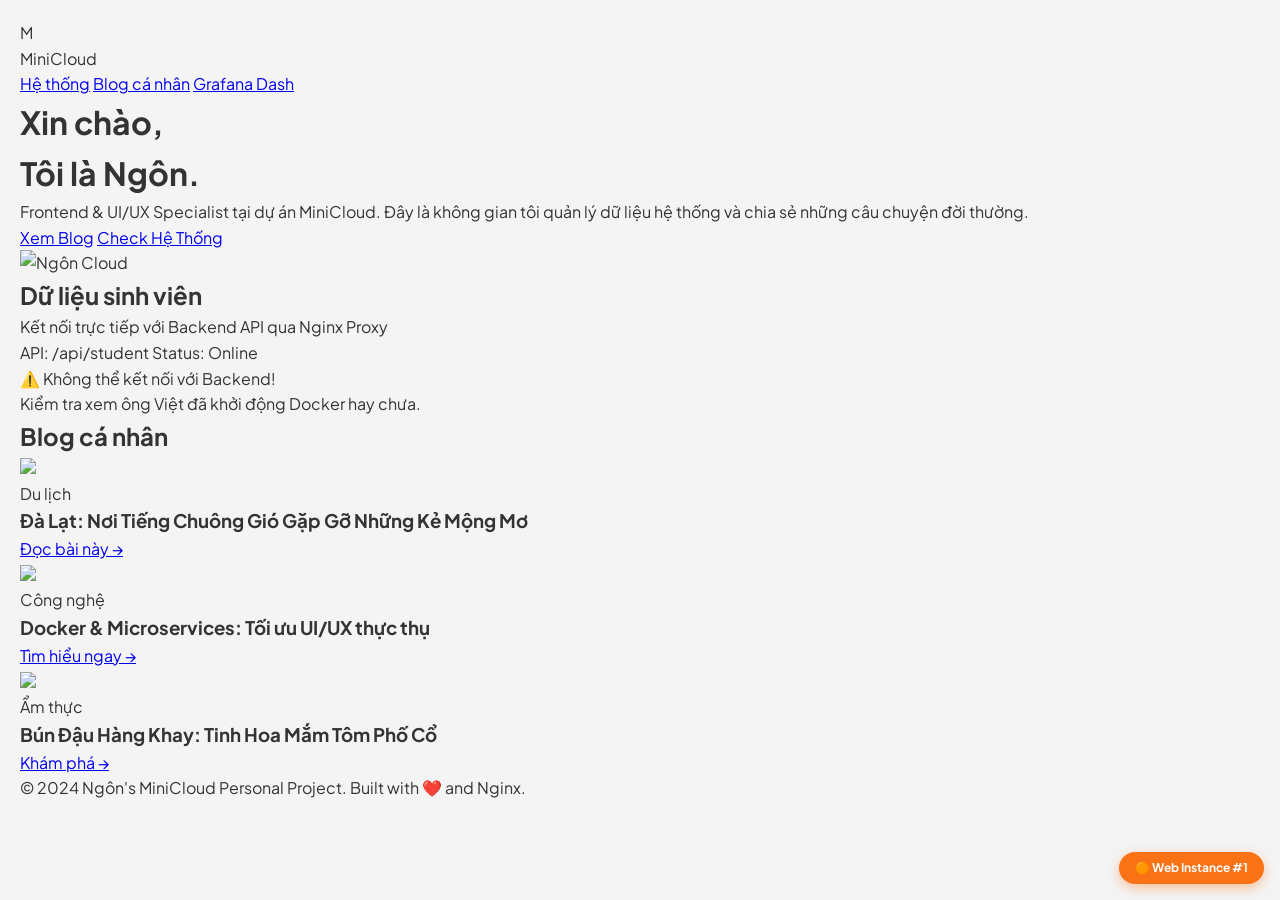
==== MiniCloud/web/html/index.html @ 7534d051 "fix: khoi phuc web tu commit bonbidev Mar23, them badge instance, fix field name API" ====
<!DOCTYPE html>
<html lang="vi">

<head>
    <meta charset="UTF-8">
    <meta name="viewport" content="width=device-width, initial-scale=1.0">
    <title>MiniCloud — Ngôn's Dashboard</title>
    <!-- Tailwind CSS cho giao diện hiện đại -->
    <script src="https://cdn.tailwindcss.com"></script>
    <!-- Google Fonts -->
    <link href="https://fonts.googleapis.com/css2?family=Plus+Jakarta+Sans:wght@300;400;600;700;800&display=swap"
        rel="stylesheet">
    <!-- Style tùy chỉnh nếu ông cần thêm trong assets/css/style.css -->
    <link rel="stylesheet" href="assets/css/style.css">
    <style>
        body {
            font-family: 'Plus Jakarta Sans', sans-serif;
        }

        .glass-card {
            background: rgba(255, 255, 255, 0.8);
            backdrop-filter: blur(10px);
            border: 1px solid rgba(255, 255, 255, 0.2);
        }

        .instance-badge {
            position: fixed;
            bottom: 1rem;
            right: 1rem;
            background: #f97316;
            color: white;
            padding: 0.4rem 1rem;
            border-radius: 9999px;
            font-size: 0.75rem;
            font-weight: 700;
            z-index: 9999;
            box-shadow: 0 4px 12px rgba(249, 115, 22, 0.4);
        }
    </style>
</head>

<body class="bg-slate-50 text-slate-900 antialiased">
    <div class="instance-badge">🟠 Web Instance #1</div>

    <!-- Navigation Bar -->
    <nav class="sticky top-0 z-50 bg-white/80 backdrop-blur-md border-b border-slate-200">
        <div class="max-w-7xl mx-auto px-6 h-16 flex items-center justify-between">
            <div class="flex items-center gap-2">
                <div class="w-8 h-8 bg-orange-500 rounded-lg flex items-center justify-center text-white font-bold">M
                </div>
                <span class="font-extrabold text-xl tracking-tight text-slate-900">MiniCloud</span>
            </div>
            <div class="hidden md:flex items-center gap-6 font-semibold text-sm text-slate-600">
                <a href="#students" class="hover:text-orange-500 transition">Hệ thống</a>
                <a href="#blogs" class="hover:text-orange-500 transition">Blog cá nhân</a>
                <a href="http://localhost:3000" target="_blank"
                    class="bg-slate-900 text-white px-4 py-2 rounded-full hover:bg-slate-700 transition">Grafana
                    Dash</a>
            </div>
        </div>
    </nav>

    <!-- Hero Section -->
    <header class="max-w-7xl mx-auto px-6 py-16 md:py-24 grid md:grid-cols-2 gap-12 items-center">
        <div>
            <h1 class="text-5xl md:text-6xl font-extrabold text-slate-900 leading-[1.1] mb-6">
                Xin chào, <br> Tôi là <span
                    class="text-orange-500 underline decoration-orange-200 decoration-8 underline-offset-4">Ngôn</span>.
            </h1>
            <p class="text-xl text-slate-500 leading-relaxed mb-8">
                Frontend & UI/UX Specialist tại dự án MiniCloud. Đây là không gian tôi quản lý dữ liệu hệ thống và chia
                sẻ những câu chuyện đời thường.
            </p>
            <div class="flex gap-4">
                <a href="#blogs"
                    class="bg-orange-500 text-white px-8 py-3 rounded-xl font-bold hover:bg-orange-600 transition shadow-lg shadow-orange-200">Xem
                    Blog</a>
                <a href="#students"
                    class="bg-white border border-slate-200 px-8 py-3 rounded-xl font-bold hover:bg-slate-50 transition">Check
                    Hệ Thống</a>
            </div>
        </div>
        <div class="relative group">
            <div
                class="absolute inset-0 bg-orange-200 rounded-[2rem] rotate-3 group-hover:rotate-6 transition duration-500">
            </div>
            <!-- Ông bỏ ảnh cá nhân vào assets/img/avatar.jpg rồi đổi src nhé -->
            <img src="https://i.pravatar.cc/500?u=ngon" alt="Ngôn Cloud"
                class="relative z-10 w-full aspect-square object-cover rounded-[2rem] shadow-2xl transition group-hover:-rotate-3 duration-500">
        </div>
    </header>

    <!-- Student System Section -->
    <section id="students" class="bg-slate-900 py-24">
        <div class="max-w-7xl mx-auto px-6">
            <div class="flex flex-col md:flex-row md:items-end justify-between mb-12 gap-4">
                <div>
                    <h2
                        class="text-3xl font-extrabold text-white mb-2 tracking-tight italic decoration-orange-500 decoration-4 underline underline-offset-8">
                        Dữ liệu sinh viên</h2>
                    <p class="text-slate-400">Kết nối trực tiếp với Backend API qua Nginx Proxy</p>
                </div>
                <div class="flex gap-2 text-xs font-mono">
                    <span
                        class="px-3 py-1 bg-green-500/20 text-green-400 rounded-full border border-green-500/30 font-bold">API:
                        /api/student</span>
                    <span
                        class="px-3 py-1 bg-blue-500/20 text-blue-400 rounded-full border border-blue-500/30 font-bold">Status:
                        Online</span>
                </div>
            </div>

            <!-- Student List Grid -->
            <div id="student-list" class="grid grid-cols-1 md:grid-cols-2 lg:grid-cols-4 gap-6">
                <!-- Data will be injected here from main.js or the script below -->
                <div class="col-span-full py-12 text-center text-slate-500 animate-pulse">
                    Đang tải dữ liệu từ server ông Việt...
                </div>
            </div>
        </div>
    </section>

    <!-- Blog Section -->
    <section id="blogs" class="max-w-7xl mx-auto px-6 py-24">
        <div class="text-center mb-16">
            <h2 class="text-4xl font-extrabold text-slate-900 mb-4 tracking-tight">Blog cá nhân</h2>
            <div class="w-20 h-1.5 bg-orange-500 mx-auto rounded-full"></div>
        </div>

        <div class="grid grid-cols-1 md:grid-cols-3 gap-10">
            <!-- Travel Blog -->
            <div class="group cursor-pointer">
                <div class="relative h-[400px] rounded-3xl overflow-hidden mb-6 shadow-xl">
                    <img src="https://images.unsplash.com/photo-1544735716-392fe2489ffa?auto=format&fit=crop&q=80&w=800"
                        class="w-full h-full object-cover transition duration-500 group-hover:scale-110">
                    <div
                        class="absolute inset-0 bg-gradient-to-t from-black/80 via-transparent to-transparent p-8 flex flex-col justify-end">
                        <span
                            class="bg-orange-500 text-white text-[10px] font-bold uppercase tracking-widest px-3 py-1 rounded-full w-fit mb-4">Du
                            lịch</span>
                        <h3 class="text-2xl font-bold text-white mb-2 leading-tight">Đà Lạt: Nơi Tiếng Chuông Gió Gặp Gỡ
                            Những Kẻ Mộng Mơ</h3>
                        <a href="blog/travel.html"
                            class="text-white font-bold flex items-center gap-2 hover:gap-4 transition-all">Đọc bài này
                            <span>→</span></a>
                    </div>
                </div>
            </div>

            <!-- Tech Blog -->
            <div class="group cursor-pointer">
                <div class="relative h-[400px] rounded-3xl overflow-hidden mb-6 shadow-xl">
                    <img src="https://images.unsplash.com/photo-1517694712202-14dd9538aa97?auto=format&fit=crop&q=80&w=800"
                        class="w-full h-full object-cover transition duration-500 group-hover:scale-110">
                    <div
                        class="absolute inset-0 bg-gradient-to-t from-slate-900/90 via-transparent to-transparent p-8 flex flex-col justify-end">
                        <span
                            class="bg-cyan-500 text-white text-[10px] font-bold uppercase tracking-widest px-3 py-1 rounded-full w-fit mb-4">Công
                            nghệ</span>
                        <h3 class="text-2xl font-bold text-white mb-2 leading-tight">Docker & Microservices: Tối ưu
                            UI/UX thực thụ</h3>
                        <a href="blog/tech.html"
                            class="text-white font-bold flex items-center gap-2 hover:gap-4 transition-all">Tìm hiểu
                            ngay <span>→</span></a>
                    </div>
                </div>
            </div>

            <!-- Food Blog -->
            <div class="group cursor-pointer">
                <div class="relative h-[400px] rounded-3xl overflow-hidden mb-6 shadow-xl">
                    <img src="https://images.unsplash.com/photo-1567037144414-0d703908878b?auto=format&fit=crop&q=80&w=800"
                        class="w-full h-full object-cover transition duration-500 group-hover:scale-110">
                    <div
                        class="absolute inset-0 bg-gradient-to-t from-rose-900/80 via-transparent to-transparent p-8 flex flex-col justify-end">
                        <span
                            class="bg-rose-500 text-white text-[10px] font-bold uppercase tracking-widest px-3 py-1 rounded-full w-fit mb-4">Ẩm
                            thực</span>
                        <h3 class="text-2xl font-bold text-white mb-2 leading-tight">Bún Đậu Hàng Khay: Tinh Hoa Mắm Tôm
                            Phố Cổ</h3>
                        <a href="blog/food.html"
                            class="text-white font-bold flex items-center gap-2 hover:gap-4 transition-all">Khám phá
                            <span>→</span></a>
                    </div>
                </div>
            </div>
        </div>
    </section>

    <!-- Footer -->
    <footer class="py-12 border-t border-slate-200 text-center text-sm text-slate-400">
        <p>© 2024 Ngôn's MiniCloud Personal Project. Built with ❤️ and Nginx.</p>
    </footer>

    <!-- Script kết nối API sinh viên (Tương tự assets/js/main.js nhưng tích hợp sẵn) -->
    <script>
        async function loadStudents() {
            try {
                // Gọi API từ Backend của ông Việt qua Proxy Nginx
                const response = await fetch('/api/student');
                const data = await response.json();

                const container = document.getElementById('student-list');
                container.innerHTML = ''; // Xóa trạng thái Loading

                data.forEach(s => {
                    const card = `
                        <div class="bg-white p-6 rounded-[1.5rem] shadow-sm hover:shadow-xl hover:-translate-y-1 transition duration-300 border border-slate-100 flex flex-col justify-between">
                            <div>
                                <div class="w-10 h-10 bg-orange-50 rounded-full flex items-center justify-center text-orange-600 font-bold mb-4">
                                    ${(s.name || s.fullname || '?').charAt(0)}
                                </div>
                                <h4 class="text-lg font-bold text-slate-900 mb-1 leading-tight">${s.name || s.fullname || 'N/A'}</h4>
                                <p class="text-xs font-mono text-slate-400 mb-1">ID: ${s.id || s.student_id || 'N/A'}</p>
                                <p class="text-xs text-slate-400 mb-4">Ngành: ${s.major || 'N/A'}</p>
                            </div>
                            <div class="flex items-center justify-between mt-4 pt-4 border-t border-slate-50">
                                <span class="text-[10px] font-bold text-slate-400 uppercase tracking-widest">Active</span>
                            </div>
                        </div>
                    `;
                    container.innerHTML += card;
                });
            } catch (error) {
                console.error('Lỗi khi lấy dữ liệu:', error);
                document.getElementById('student-list').innerHTML = `
                    <div class="col-span-full py-12 text-center text-rose-500 bg-rose-50 rounded-3xl border border-rose-100">
                        <p class="font-bold">⚠️ Không thể kết nối với Backend!</p>
                        <p class="text-xs">Kiểm tra xem ông Việt đã khởi động Docker hay chưa.</p>
                    </div>
                `;
            }
        }

        // Tự động chạy khi load trang
        document.addEventListener('DOMContentLoaded', loadStudents);
    </script>
</body>

</html>
---- MiniCloud/web/html/assets/css/style.css ----
/* Một mẩu CSS Reset cơ bản */
* {
    margin: 0;
    padding: 0;
    box-sizing: border-box;
}

body {
    font-family: Arial, sans-serif;
    line-height: 1.6;
    background-color: #f4f4f4;
    color: #333;
    padding: 20px;
}

.container {
    max-width: 800px;
    margin: 0 auto;
    background: #fff;
    padding: 20px;
    border-radius: 5px;
    box-shadow: 0 0 10px rgba(0,0,0,0.1);
}

.box {
    margin-top: 20px;
    padding: 15px;
    background: #e9ecef;
    border-left: 5px solid #007bff;
}

hr {
    margin: 20px 0;
    border: 0;
    border-top: 1px solid #ccc;
}

.error {
    color: #c00;
}

.blog-list {
    margin-left: 1.25rem;
}
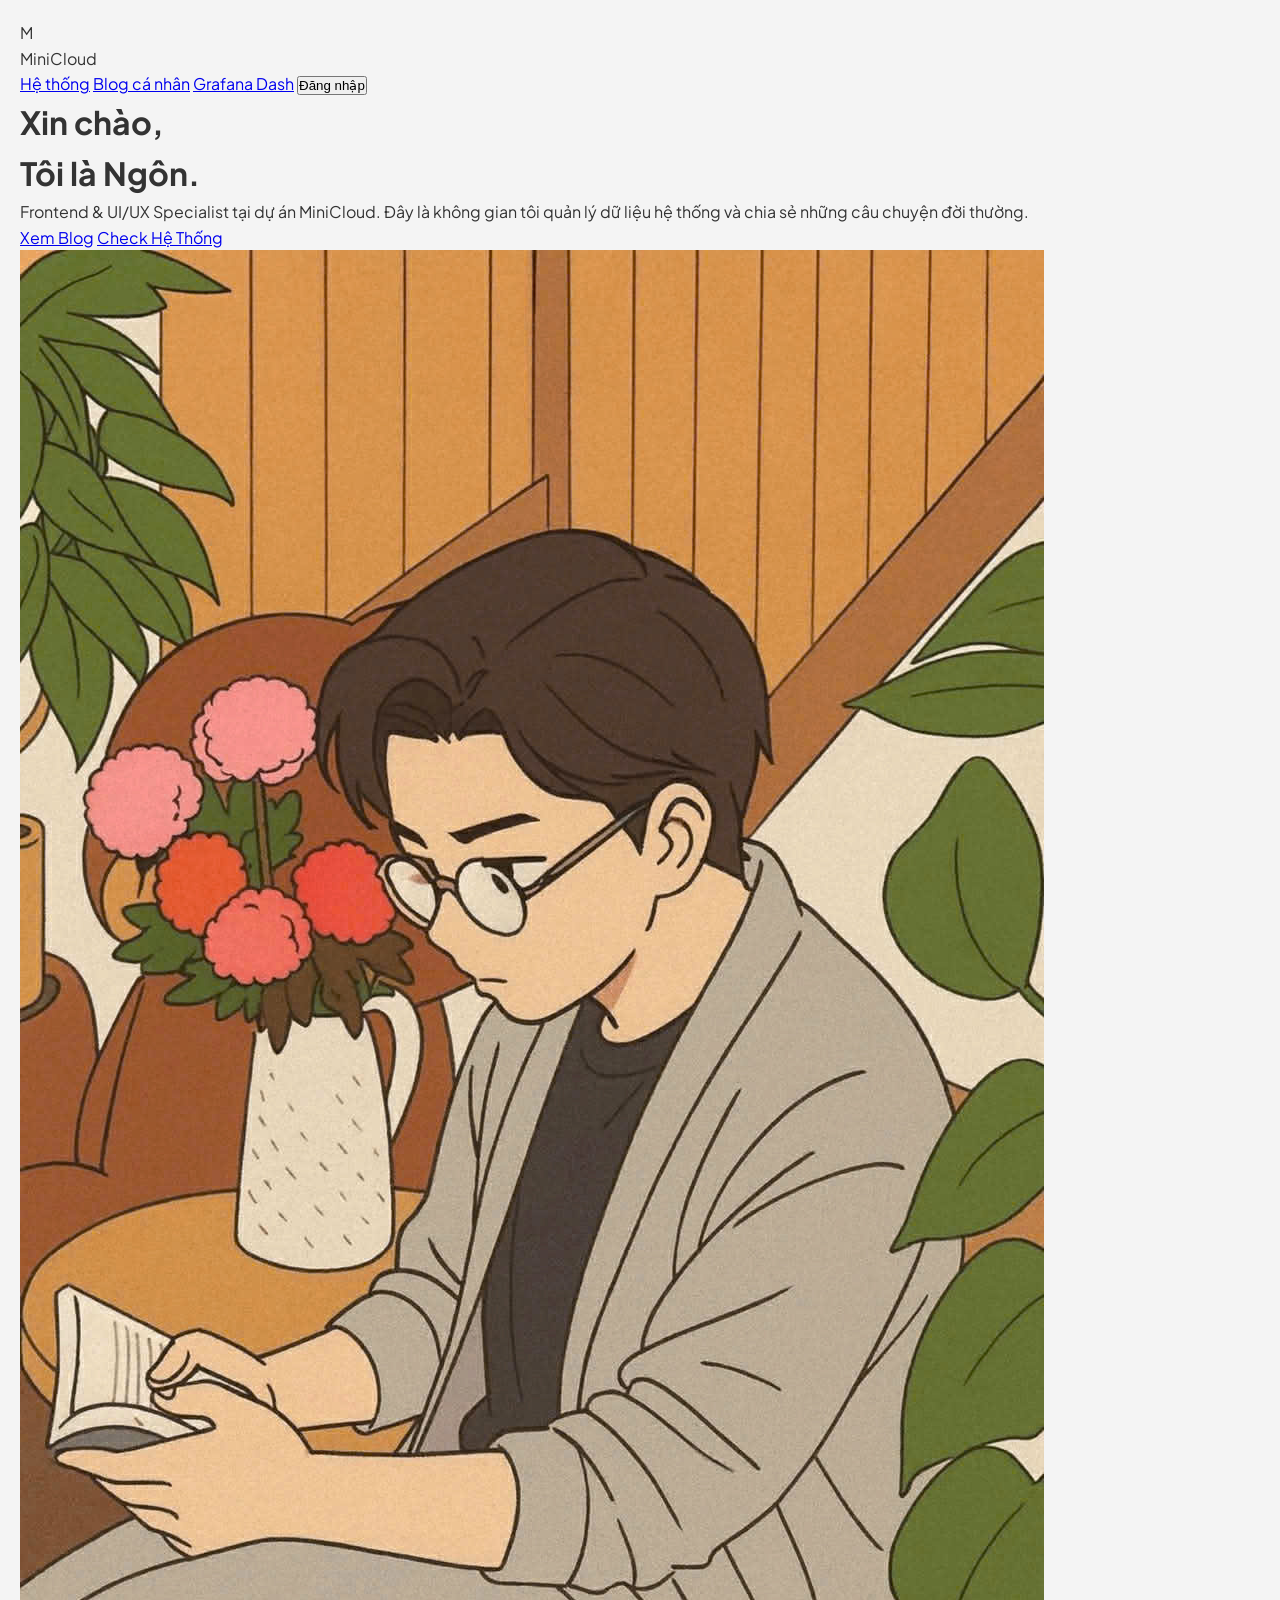
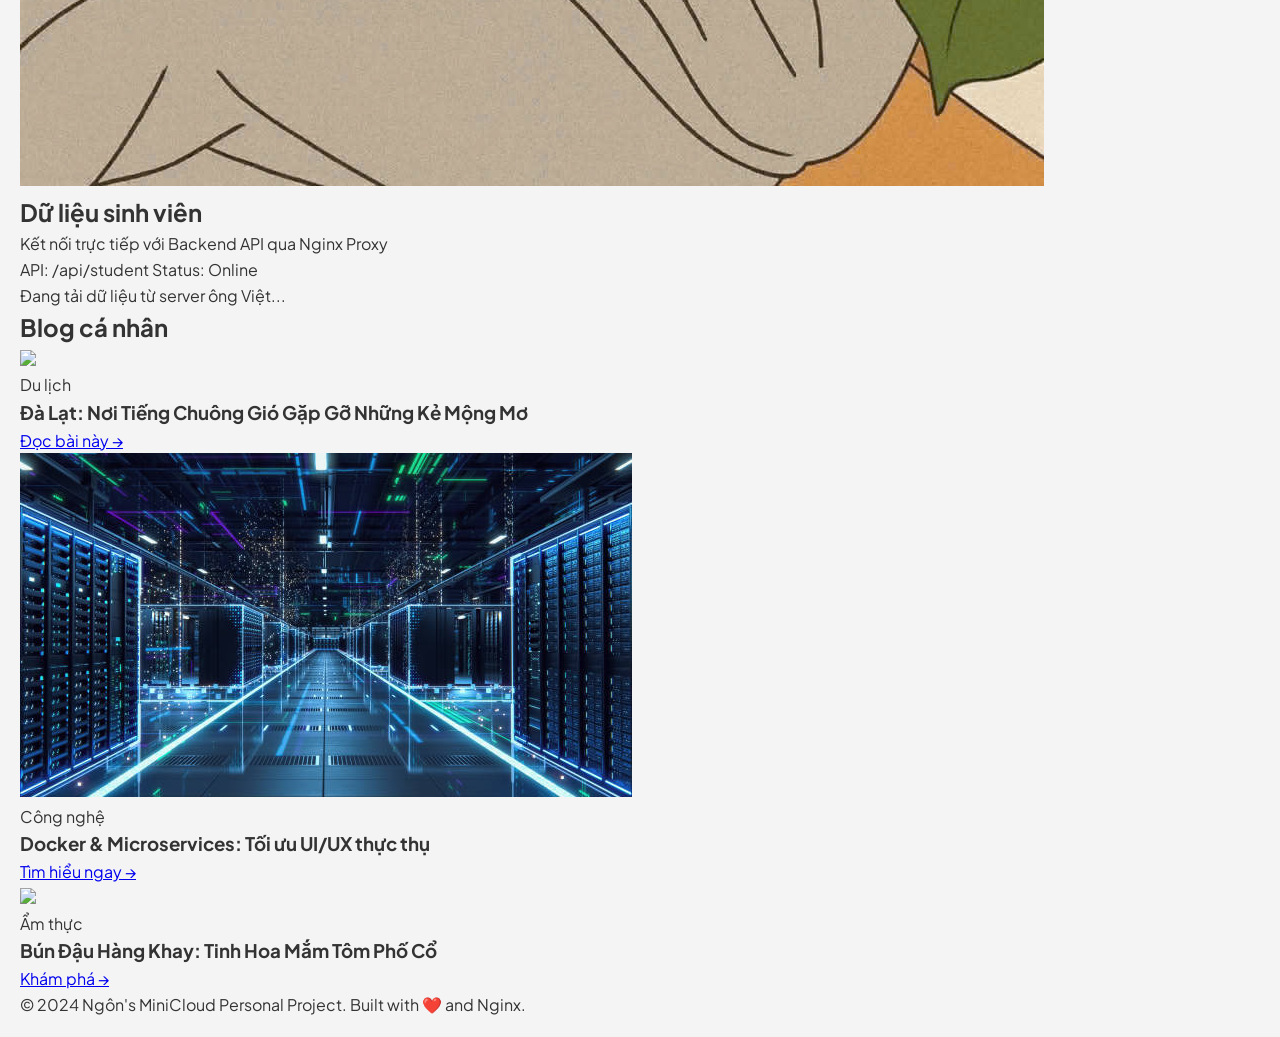
==== commit f2fad940: "fix: public /api/student, fix DB studentdb, them Keycloak check-sso vao index" ====
--- a/MiniCloud/web/html/index.html
+++ b/MiniCloud/web/html/index.html
@@ -1,4 +1,4 @@
-<!DOCTYPE html>
+﻿<!DOCTYPE html>
 <html lang="vi">
 
 <head>
@@ -12,6 +12,8 @@
         rel="stylesheet">
     <!-- Style tùy chỉnh nếu ông cần thêm trong assets/css/style.css -->
     <link rel="stylesheet" href="assets/css/style.css">
+    <!-- Keycloak JS (dùng cho luồng OIDC) -->
+    <script src="https://cdn.jsdelivr.net/npm/keycloak-js@latest/dist/keycloak.min.js"></script>
     <style>
         body {
             font-family: 'Plus Jakarta Sans', sans-serif;
@@ -22,25 +24,10 @@
             backdrop-filter: blur(10px);
             border: 1px solid rgba(255, 255, 255, 0.2);
         }
-
-        .instance-badge {
-            position: fixed;
-            bottom: 1rem;
-            right: 1rem;
-            background: #f97316;
-            color: white;
-            padding: 0.4rem 1rem;
-            border-radius: 9999px;
-            font-size: 0.75rem;
-            font-weight: 700;
-            z-index: 9999;
-            box-shadow: 0 4px 12px rgba(249, 115, 22, 0.4);
-        }
     </style>
 </head>
 
 <body class="bg-slate-50 text-slate-900 antialiased">
-    <div class="instance-badge">🟠 Web Instance #1</div>
 
     <!-- Navigation Bar -->
     <nav class="sticky top-0 z-50 bg-white/80 backdrop-blur-md border-b border-slate-200">
@@ -56,6 +43,10 @@
                 <a href="http://localhost:3000" target="_blank"
                     class="bg-slate-900 text-white px-4 py-2 rounded-full hover:bg-slate-700 transition">Grafana
                     Dash</a>
+                <button id="kc-btn" onclick="kcLogin()"
+                    class="bg-orange-500 text-white px-4 py-2 rounded-full hover:bg-orange-600 transition hidden">Đăng
+                    nhập</button>
+                <span id="kc-user" class="text-green-600 font-bold hidden"></span>
             </div>
         </div>
     </nav>
@@ -85,7 +76,7 @@
                 class="absolute inset-0 bg-orange-200 rounded-[2rem] rotate-3 group-hover:rotate-6 transition duration-500">
             </div>
             <!-- Ông bỏ ảnh cá nhân vào assets/img/avatar.jpg rồi đổi src nhé -->
-            <img src="https://i.pravatar.cc/500?u=ngon" alt="Ngôn Cloud"
+            <img src="assets/img/my-avatar.jpg" alt="Ngôn Cloud"
                 class="relative z-10 w-full aspect-square object-cover rounded-[2rem] shadow-2xl transition group-hover:-rotate-3 duration-500">
         </div>
     </header>
@@ -150,7 +141,7 @@
             <!-- Tech Blog -->
             <div class="group cursor-pointer">
                 <div class="relative h-[400px] rounded-3xl overflow-hidden mb-6 shadow-xl">
-                    <img src="https://images.unsplash.com/photo-1517694712202-14dd9538aa97?auto=format&fit=crop&q=80&w=800"
+                    <img src="assets/img/tech-hero.jpg"
                         class="w-full h-full object-cover transition duration-500 group-hover:scale-110">
                     <div
                         class="absolute inset-0 bg-gradient-to-t from-slate-900/90 via-transparent to-transparent p-8 flex flex-col justify-end">
@@ -169,7 +160,7 @@
             <!-- Food Blog -->
             <div class="group cursor-pointer">
                 <div class="relative h-[400px] rounded-3xl overflow-hidden mb-6 shadow-xl">
-                    <img src="https://images.unsplash.com/photo-1567037144414-0d703908878b?auto=format&fit=crop&q=80&w=800"
+                    <img src="assets/img/bun-dau-mam-tom.jpg"
                         class="w-full h-full object-cover transition duration-500 group-hover:scale-110">
                     <div
                         class="absolute inset-0 bg-gradient-to-t from-rose-900/80 via-transparent to-transparent p-8 flex flex-col justify-end">
@@ -192,47 +183,79 @@
         <p>© 2024 Ngôn's MiniCloud Personal Project. Built with ❤️ and Nginx.</p>
     </footer>
 
-    <!-- Script kết nối API sinh viên (Tương tự assets/js/main.js nhưng tích hợp sẵn) -->
+    <!-- Script kết nối API sinh viên + Keycloak OIDC -->
+    <script src="https://cdn.jsdelivr.net/npm/keycloak-js@latest/dist/keycloak.min.js"></script>
     <script>
+        // ── Keycloak (optional) ──────────────────────────────────────────
+        const kc = new Keycloak({
+            url: 'http://localhost:8088/auth',
+            realm: 'realm_52300267',
+            clientId: 'flask-app'
+        });
+
+        function kcLogin()  { kc.login(); }
+        function kcLogout() { kc.logout({ redirectUri: window.location.href }); }
+
+        kc.init({ onLoad: 'check-sso', checkLoginIframe: false })
+            .then(authenticated => {
+                const btn  = document.getElementById('kc-btn');
+                const user = document.getElementById('kc-user');
+                if (btn) {
+                    btn.classList.remove('hidden');
+                    if (authenticated) {
+                        btn.textContent = 'Đăng xuất';
+                        btn.onclick = kcLogout;
+                        if (user) {
+                            user.textContent = '👤 ' + (kc.tokenParsed?.preferred_username || 'User');
+                            user.classList.remove('hidden');
+                        }
+                    }
+                }
+            })
+            .catch(() => { /* Keycloak chưa cấu hình — bỏ qua */ });
+
+        // ── Load danh sách sinh viên (public API) ────────────────────────
         async function loadStudents() {
+            const container = document.getElementById('student-list');
             try {
-                // Gọi API từ Backend của ông Việt qua Proxy Nginx
                 const response = await fetch('/api/student');
                 const data = await response.json();
 
-                const container = document.getElementById('student-list');
-                container.innerHTML = ''; // Xóa trạng thái Loading
+                container.innerHTML = '';
+
+                if (!Array.isArray(data) || data.length === 0) {
+                    container.innerHTML = '<div class="col-span-full py-12 text-center text-slate-500 italic">Danh sách sinh viên đang trống.</div>';
+                    return;
+                }
 
                 data.forEach(s => {
-                    const card = `
+                    const name = s.name || s.fullname || 'N/A';
+                    const id   = s.id   || s.student_id || 'N/A';
+                    container.innerHTML += `
                         <div class="bg-white p-6 rounded-[1.5rem] shadow-sm hover:shadow-xl hover:-translate-y-1 transition duration-300 border border-slate-100 flex flex-col justify-between">
                             <div>
                                 <div class="w-10 h-10 bg-orange-50 rounded-full flex items-center justify-center text-orange-600 font-bold mb-4">
-                                    ${(s.name || s.fullname || '?').charAt(0)}
+                                    ${name.charAt(0)}
                                 </div>
-                                <h4 class="text-lg font-bold text-slate-900 mb-1 leading-tight">${s.name || s.fullname || 'N/A'}</h4>
-                                <p class="text-xs font-mono text-slate-400 mb-1">ID: ${s.id || s.student_id || 'N/A'}</p>
+                                <h4 class="text-lg font-bold text-slate-900 mb-1 leading-tight">${name}</h4>
+                                <p class="text-xs font-mono text-slate-400 mb-1">ID: ${id}</p>
                                 <p class="text-xs text-slate-400 mb-4">Ngành: ${s.major || 'N/A'}</p>
                             </div>
-                            <div class="flex items-center justify-between mt-4 pt-4 border-t border-slate-50">
-                                <span class="text-[10px] font-bold text-slate-400 uppercase tracking-widest">Active</span>
+                            <div class="flex items-center mt-4 pt-4 border-t border-slate-50">
+                                <span class="text-[10px] font-bold text-green-500 uppercase tracking-widest">Active</span>
                             </div>
-                        </div>
-                    `;
-                    container.innerHTML += card;
+                        </div>`;
                 });
             } catch (error) {
                 console.error('Lỗi khi lấy dữ liệu:', error);
-                document.getElementById('student-list').innerHTML = `
+                container.innerHTML = `
                     <div class="col-span-full py-12 text-center text-rose-500 bg-rose-50 rounded-3xl border border-rose-100">
                         <p class="font-bold">⚠️ Không thể kết nối với Backend!</p>
-                        <p class="text-xs">Kiểm tra xem ông Việt đã khởi động Docker hay chưa.</p>
-                    </div>
-                `;
+                        <p class="text-xs mt-2">Kiểm tra Docker đã chạy chưa.</p>
+                    </div>`;
             }
         }
 
-        // Tự động chạy khi load trang
         document.addEventListener('DOMContentLoaded', loadStudents);
     </script>
 </body>
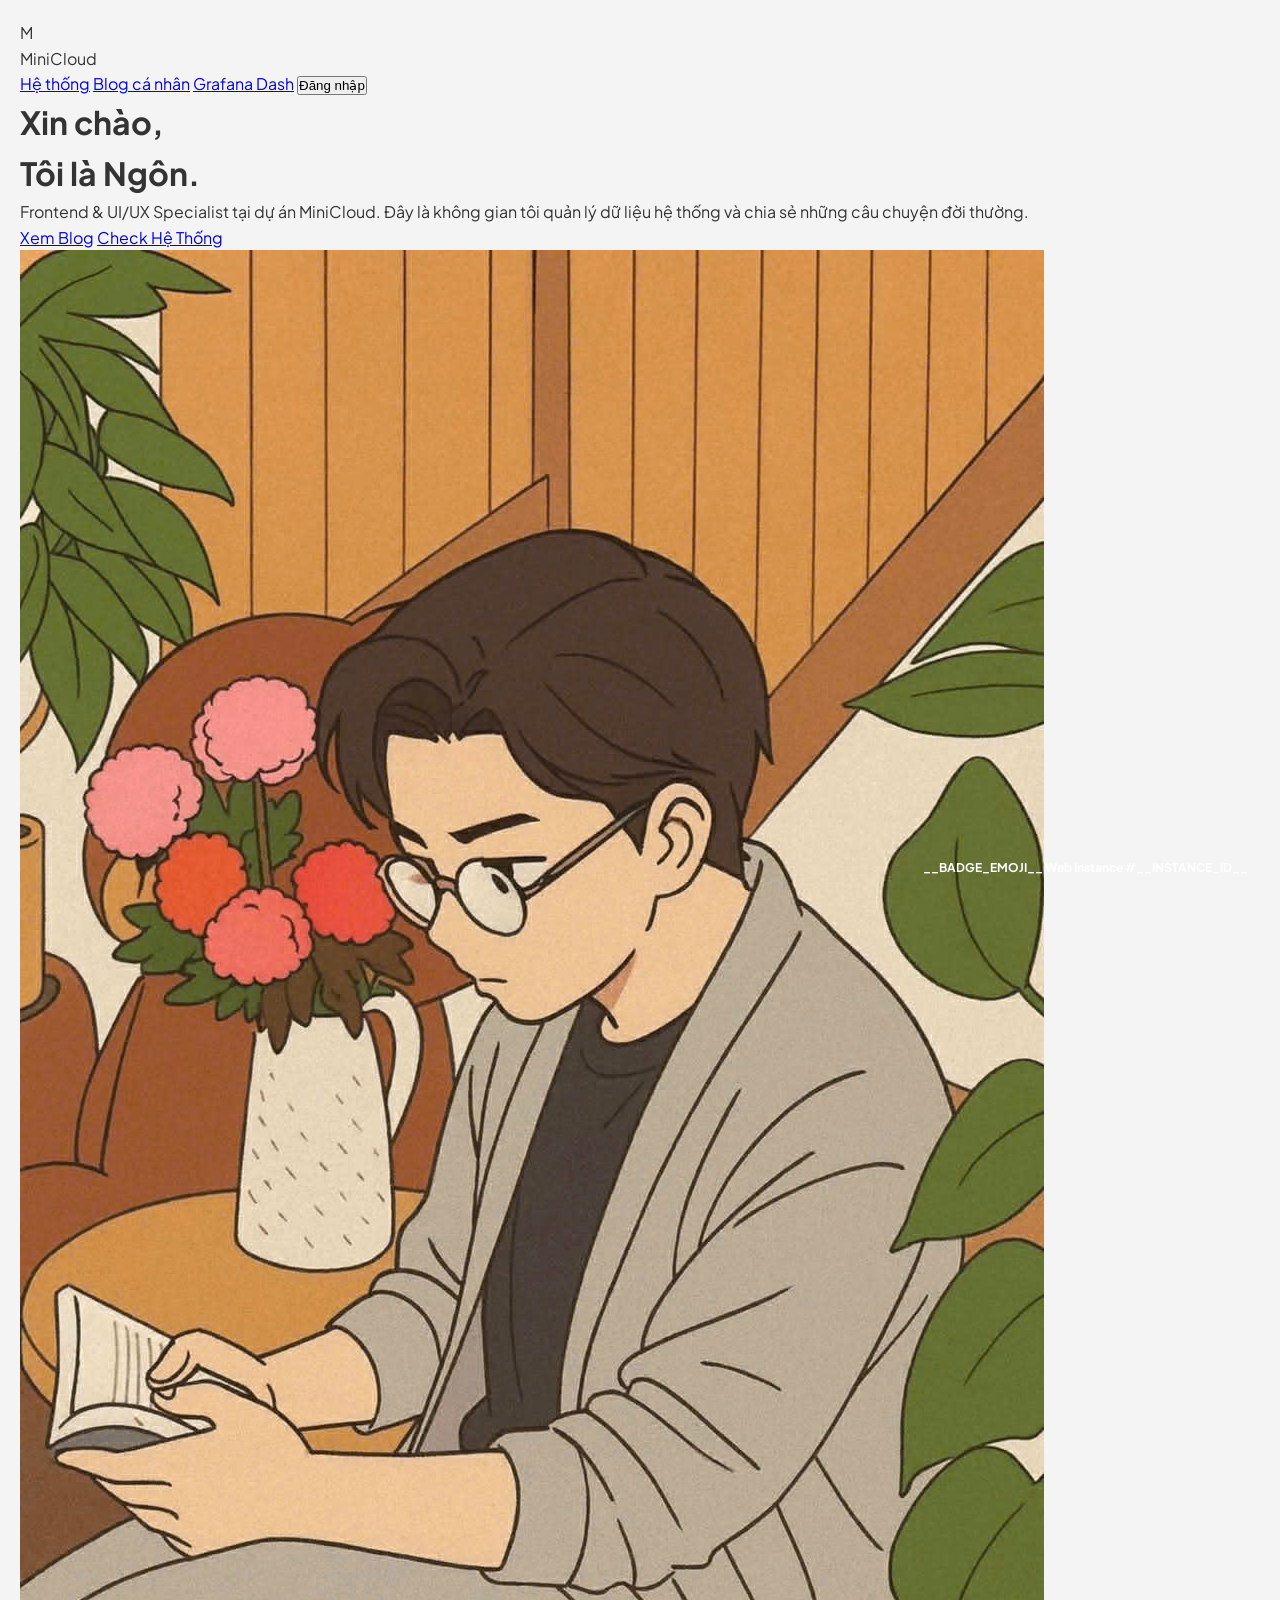
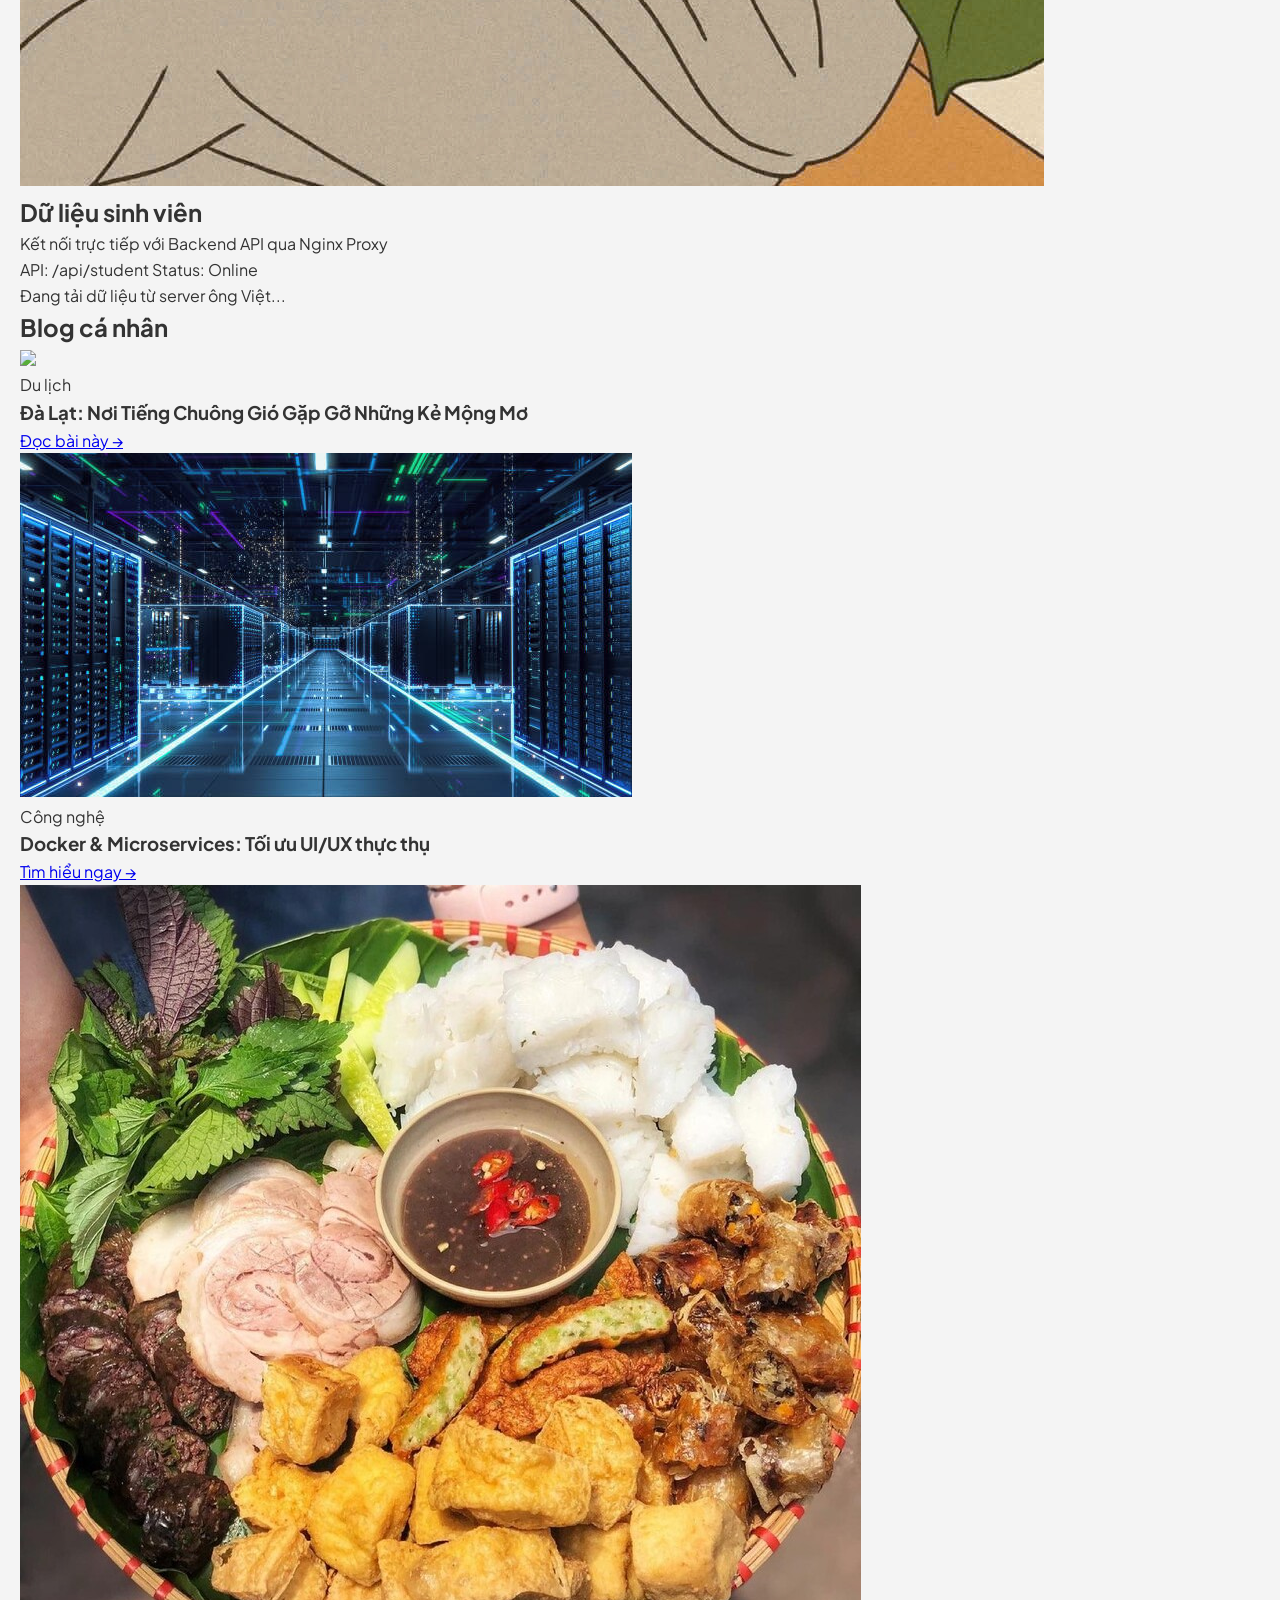
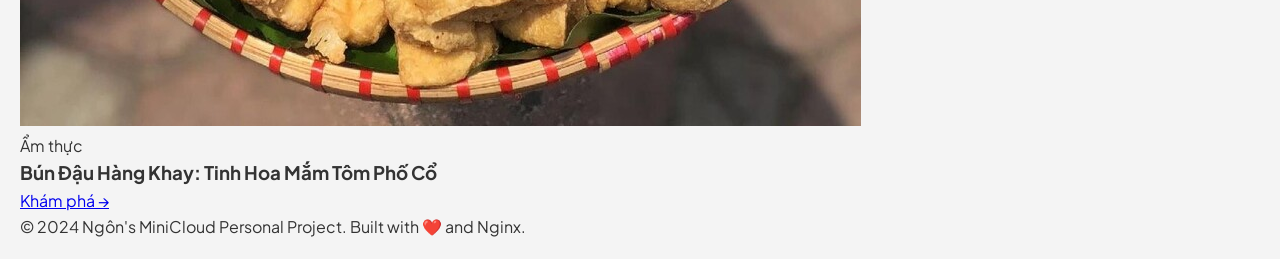
==== commit 7a69c027: "refactor: 1 image web duy nhat, phan biet instance qua INSTANCE_ID env var" ====
--- a/MiniCloud/web/html/index.html
+++ b/MiniCloud/web/html/index.html
@@ -12,8 +12,6 @@
         rel="stylesheet">
     <!-- Style tùy chỉnh nếu ông cần thêm trong assets/css/style.css -->
     <link rel="stylesheet" href="assets/css/style.css">
-    <!-- Keycloak JS (dùng cho luồng OIDC) -->
-    <script src="https://cdn.jsdelivr.net/npm/keycloak-js@latest/dist/keycloak.min.js"></script>
     <style>
         body {
             font-family: 'Plus Jakarta Sans', sans-serif;
@@ -28,6 +26,7 @@
 </head>
 
 <body class="bg-slate-50 text-slate-900 antialiased">
+<div id="instance-badge" style="position:fixed;bottom:1rem;right:1rem;background:__BADGE_COLOR__;color:white;padding:0.4rem 1rem;border-radius:9999px;font-size:0.75rem;font-weight:700;z-index:9999;box-shadow:0 4px 12px __BADGE_SHADOW__;">__BADGE_EMOJI__ Web Instance #__INSTANCE_ID__</div>
 
     <!-- Navigation Bar -->
     <nav class="sticky top-0 z-50 bg-white/80 backdrop-blur-md border-b border-slate-200">
@@ -186,71 +185,82 @@
     <!-- Script kết nối API sinh viên + Keycloak OIDC -->
     <script src="https://cdn.jsdelivr.net/npm/keycloak-js@latest/dist/keycloak.min.js"></script>
     <script>
-        // ── Keycloak (optional) ──────────────────────────────────────────
-        const kc = new Keycloak({
-            url: 'http://localhost:8088/auth',
-            realm: 'realm_52300267',
-            clientId: 'flask-app'
-        });
-
-        function kcLogin()  { kc.login(); }
+        // ── Keycloak ─────────────────────────────────────────────────────
+        const kc = new Keycloak({ url: 'http://localhost:8088/auth', realm: 'realm_52300267', clientId: 'flask-app' });
         function kcLogout() { kc.logout({ redirectUri: window.location.href }); }
 
-        kc.init({ onLoad: 'check-sso', checkLoginIframe: false })
+        kc.init({ onLoad: 'login-required', checkLoginIframe: false })
             .then(authenticated => {
-                const btn  = document.getElementById('kc-btn');
-                const user = document.getElementById('kc-user');
-                if (btn) {
-                    btn.classList.remove('hidden');
-                    if (authenticated) {
-                        btn.textContent = 'Đăng xuất';
-                        btn.onclick = kcLogout;
-                        if (user) {
-                            user.textContent = '👤 ' + (kc.tokenParsed?.preferred_username || 'User');
-                            user.classList.remove('hidden');
-                        }
-                    }
+                if (authenticated) {
+                    const user = document.getElementById('kc-user');
+                    const btn  = document.getElementById('kc-btn');
+                    if (user) { user.textContent = '👤 ' + (kc.tokenParsed?.preferred_username || 'User'); user.classList.remove('hidden'); }
+                    if (btn)  { btn.textContent = 'Đăng xuất'; btn.onclick = kcLogout; btn.classList.remove('hidden'); }
+                    loadStudents();
                 }
             })
-            .catch(() => { /* Keycloak chưa cấu hình — bỏ qua */ });
-
-        // ── Load danh sách sinh viên (public API) ────────────────────────
+            .catch(() => { loadStudents(); });
+
+        // ── Avatar helpers ───────────────────────────────────────────────
+        const AVATARS = [
+            'https://i.pravatar.cc/150?img=47',
+            'https://i.pravatar.cc/150?img=32',
+            'https://i.pravatar.cc/150?img=12',
+        ];
+        const ROLES = {
+            '52300232': { role: 'Frontend & UI/UX', icon: '🎨', color: 'from-orange-400 to-pink-500',   avatar: AVATARS[0] },
+            '52300299': { role: 'Cloud Infrastructure', icon: '☁️', color: 'from-sky-400 to-indigo-500', avatar: AVATARS[1] },
+            '52300267': { role: 'Backend & DevOps',  icon: '⚙️', color: 'from-emerald-400 to-teal-600', avatar: AVATARS[2] },
+        };
+
+        // ── Load sinh viên ───────────────────────────────────────────────
         async function loadStudents() {
             const container = document.getElementById('student-list');
             try {
-                const response = await fetch('/api/student');
-                const data = await response.json();
-
-                container.innerHTML = '';
-
+                const res  = await fetch('/api/student');
+                const data = await res.json();
                 if (!Array.isArray(data) || data.length === 0) {
-                    container.innerHTML = '<div class="col-span-full py-12 text-center text-slate-500 italic">Danh sách sinh viên đang trống.</div>';
+                    container.innerHTML = '<div class="col-span-full text-center text-slate-400 py-10 italic">Danh sách trống.</div>';
                     return;
                 }
-
-                data.forEach(s => {
-                    const name = s.name || s.fullname || 'N/A';
+                container.innerHTML = data.map((s, i) => {
                     const id   = s.id   || s.student_id || 'N/A';
-                    container.innerHTML += `
-                        <div class="bg-white p-6 rounded-[1.5rem] shadow-sm hover:shadow-xl hover:-translate-y-1 transition duration-300 border border-slate-100 flex flex-col justify-between">
-                            <div>
-                                <div class="w-10 h-10 bg-orange-50 rounded-full flex items-center justify-center text-orange-600 font-bold mb-4">
-                                    ${name.charAt(0)}
-                                </div>
-                                <h4 class="text-lg font-bold text-slate-900 mb-1 leading-tight">${name}</h4>
-                                <p class="text-xs font-mono text-slate-400 mb-1">ID: ${id}</p>
-                                <p class="text-xs text-slate-400 mb-4">Ngành: ${s.major || 'N/A'}</p>
+                    const name = s.name || s.fullname   || 'N/A';
+                    const info = ROLES[id] || { role: s.major || 'N/A', icon: '🎓', color: 'from-slate-400 to-slate-600', avatar: `https://i.pravatar.cc/150?img=${i+20}` };
+                    return `
+                    <div class="relative bg-white rounded-[1.5rem] shadow-md hover:shadow-2xl hover:-translate-y-2 transition-all duration-300 border border-slate-100 overflow-hidden group">
+                        <!-- Gradient header -->
+                        <div class="h-24 bg-gradient-to-br ${info.color} relative">
+                            <div class="absolute inset-0 opacity-20" style="background-image:url('https://www.transparenttextures.com/patterns/cubes.png')"></div>
+                            <span class="absolute top-3 right-3 text-2xl">${info.icon}</span>
+                            <span class="absolute bottom-2 left-4 text-[10px] font-bold text-white/80 uppercase tracking-widest">${info.role}</span>
+                        </div>
+                        <!-- Avatar -->
+                        <div class="flex justify-center -mt-10 mb-3">
+                            <img src="${info.avatar}" alt="${name}"
+                                 class="w-20 h-20 rounded-full border-4 border-white shadow-lg object-cover group-hover:scale-105 transition duration-300">
+                        </div>
+                        <!-- Info -->
+                        <div class="px-5 pb-5 text-center">
+                            <h4 class="text-base font-extrabold text-slate-900 leading-tight mb-1">${name}</h4>
+                            <p class="text-xs font-mono text-slate-400 mb-3">MSSV: ${id}</p>
+                            <div class="flex flex-col gap-1 text-left text-xs text-slate-500 bg-slate-50 rounded-xl p-3">
+                                <div class="flex items-center gap-2"><span class="text-slate-300">📚</span><span>${s.major || info.role}</span></div>
+                                <div class="flex items-center gap-2"><span class="text-slate-300">🏫</span><span>ĐH Tôn Đức Thắng</span></div>
+                                <div class="flex items-center gap-2"><span class="text-slate-300">📅</span><span>Khóa 2023 – 2027</span></div>
                             </div>
-                            <div class="flex items-center mt-4 pt-4 border-t border-slate-50">
+                            <div class="mt-3 flex items-center justify-center gap-1">
+                                <span class="w-2 h-2 rounded-full bg-green-400 animate-pulse"></span>
                                 <span class="text-[10px] font-bold text-green-500 uppercase tracking-widest">Active</span>
                             </div>
-                        </div>`;
-                });
-            } catch (error) {
-                console.error('Lỗi khi lấy dữ liệu:', error);
+                        </div>
+                    </div>`;
+                }).join('');
+            } catch (err) {
+                console.error('Lỗi khi lấy dữ liệu:', err);
                 container.innerHTML = `
                     <div class="col-span-full py-12 text-center text-rose-500 bg-rose-50 rounded-3xl border border-rose-100">
-                        <p class="font-bold">⚠️ Không thể kết nối với Backend!</p>
+                        <p class="font-bold">⚠️ Không thể kết nối Backend!</p>
                         <p class="text-xs mt-2">Kiểm tra Docker đã chạy chưa.</p>
                     </div>`;
             }
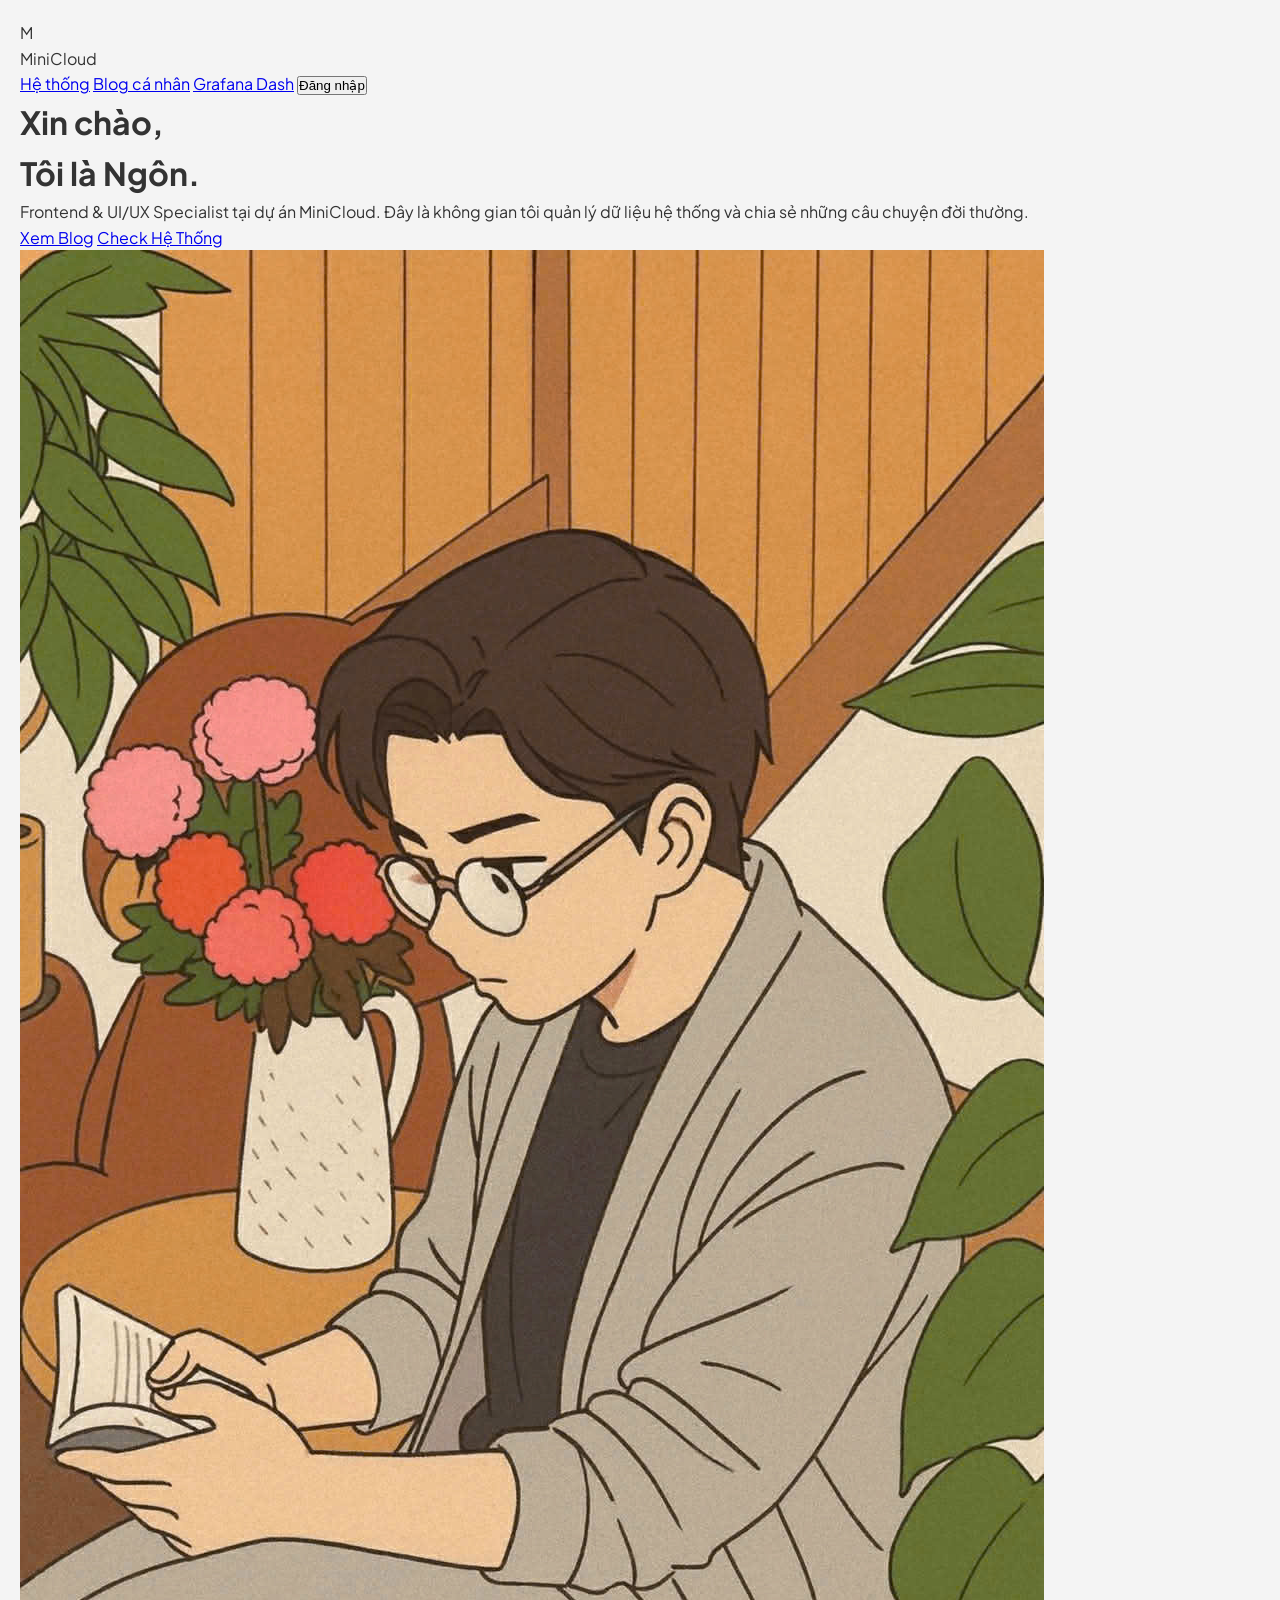
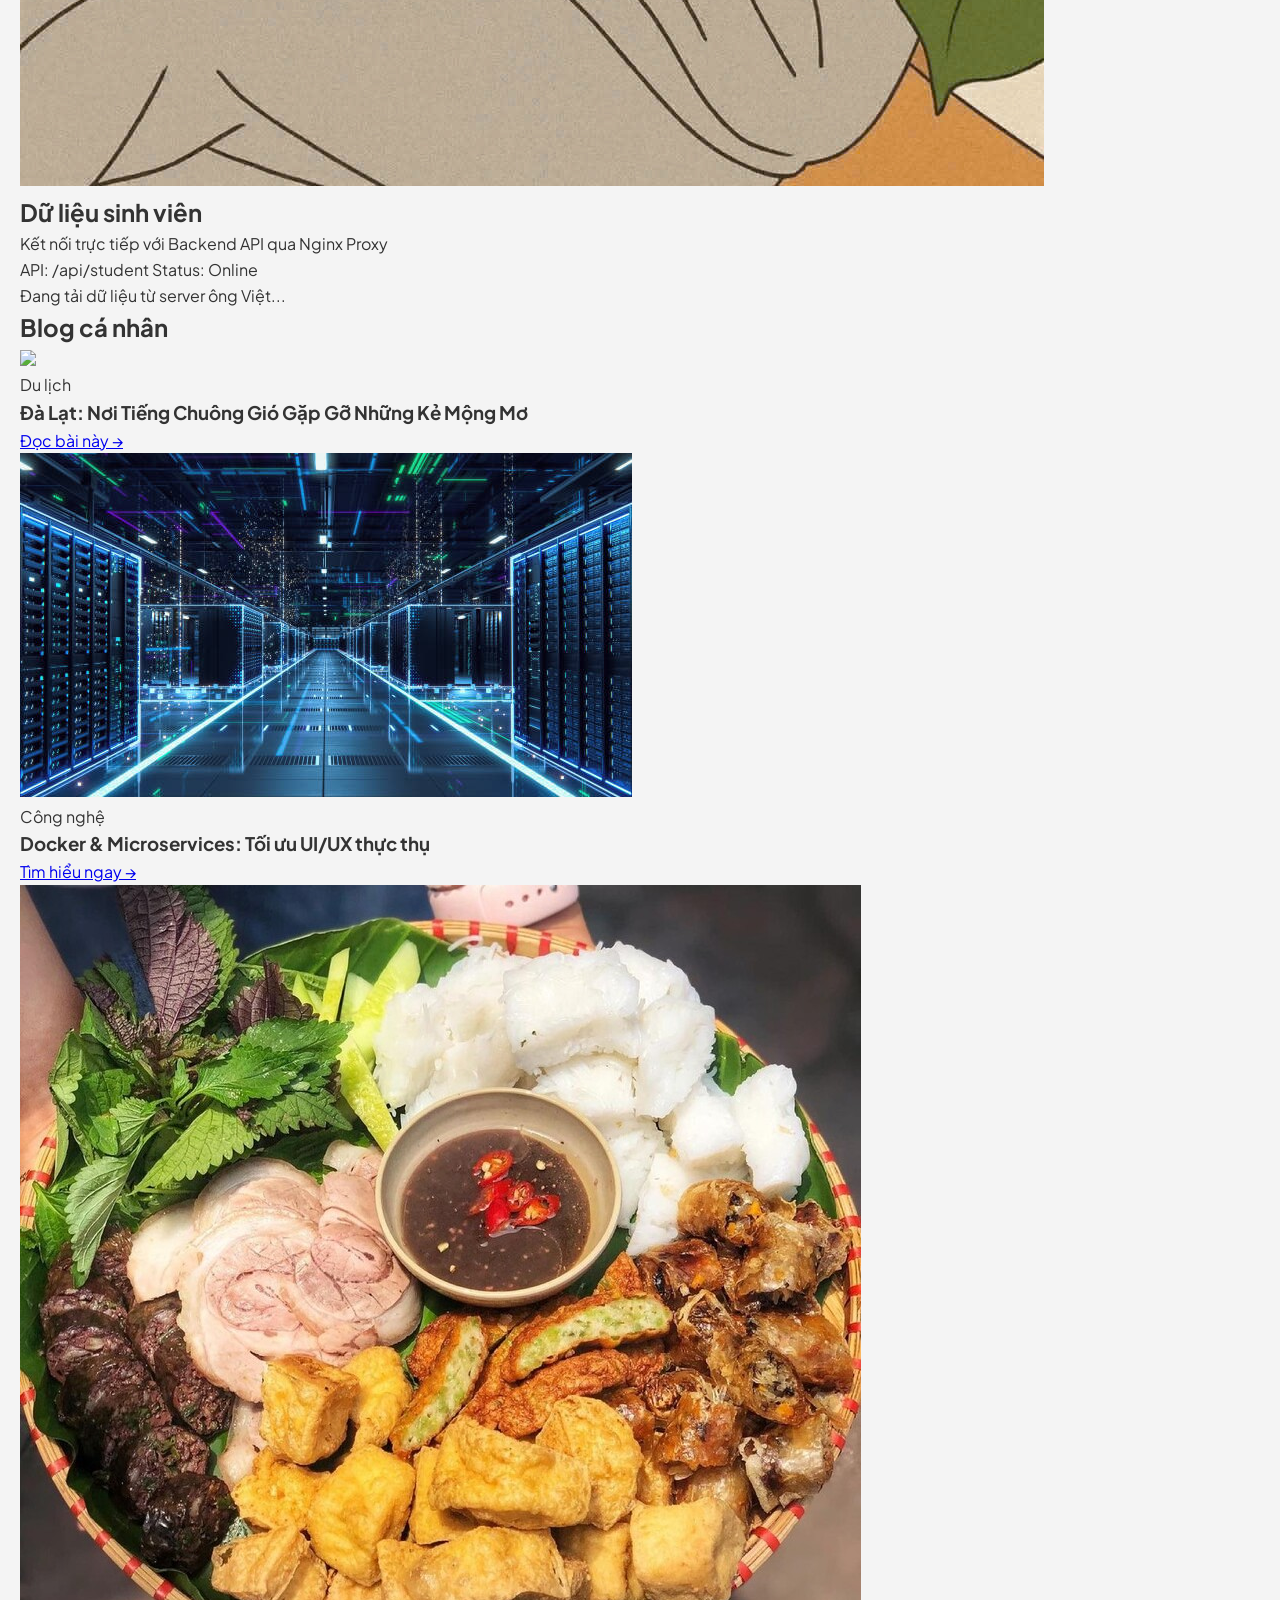
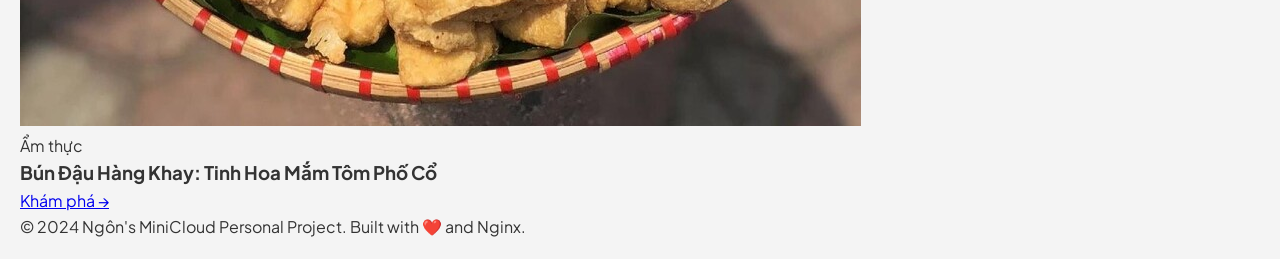
==== commit a8b09d2e: "fix: xoa duplicate HTML, badge dung JS thay vi sed de giu UTF-8" ====
--- a/MiniCloud/web/html/index.html
+++ b/MiniCloud/web/html/index.html
@@ -26,7 +26,6 @@
 </head>
 
 <body class="bg-slate-50 text-slate-900 antialiased">
-<div id="instance-badge" style="position:fixed;bottom:1rem;right:1rem;background:__BADGE_COLOR__;color:white;padding:0.4rem 1rem;border-radius:9999px;font-size:0.75rem;font-weight:700;z-index:9999;box-shadow:0 4px 12px __BADGE_SHADOW__;">__BADGE_EMOJI__ Web Instance #__INSTANCE_ID__</div>
 
     <!-- Navigation Bar -->
     <nav class="sticky top-0 z-50 bg-white/80 backdrop-blur-md border-b border-slate-200">
@@ -193,9 +192,9 @@
             .then(authenticated => {
                 if (authenticated) {
                     const user = document.getElementById('kc-user');
-                    const btn  = document.getElementById('kc-btn');
+                    const btn = document.getElementById('kc-btn');
                     if (user) { user.textContent = '👤 ' + (kc.tokenParsed?.preferred_username || 'User'); user.classList.remove('hidden'); }
-                    if (btn)  { btn.textContent = 'Đăng xuất'; btn.onclick = kcLogout; btn.classList.remove('hidden'); }
+                    if (btn) { btn.textContent = 'Đăng xuất'; btn.onclick = kcLogout; btn.classList.remove('hidden'); }
                     loadStudents();
                 }
             })
@@ -208,25 +207,25 @@
             'https://i.pravatar.cc/150?img=12',
         ];
         const ROLES = {
-            '52300232': { role: 'Frontend & UI/UX', icon: '🎨', color: 'from-orange-400 to-pink-500',   avatar: AVATARS[0] },
+            '52300232': { role: 'Frontend & UI/UX', icon: '🎨', color: 'from-orange-400 to-pink-500', avatar: AVATARS[0] },
             '52300299': { role: 'Cloud Infrastructure', icon: '☁️', color: 'from-sky-400 to-indigo-500', avatar: AVATARS[1] },
-            '52300267': { role: 'Backend & DevOps',  icon: '⚙️', color: 'from-emerald-400 to-teal-600', avatar: AVATARS[2] },
+            '52300267': { role: 'Backend & DevOps', icon: '⚙️', color: 'from-emerald-400 to-teal-600', avatar: AVATARS[2] },
         };
 
         // ── Load sinh viên ───────────────────────────────────────────────
         async function loadStudents() {
             const container = document.getElementById('student-list');
             try {
-                const res  = await fetch('/api/student');
+                const res = await fetch('/api/student');
                 const data = await res.json();
                 if (!Array.isArray(data) || data.length === 0) {
                     container.innerHTML = '<div class="col-span-full text-center text-slate-400 py-10 italic">Danh sách trống.</div>';
                     return;
                 }
                 container.innerHTML = data.map((s, i) => {
-                    const id   = s.id   || s.student_id || 'N/A';
-                    const name = s.name || s.fullname   || 'N/A';
-                    const info = ROLES[id] || { role: s.major || 'N/A', icon: '🎓', color: 'from-slate-400 to-slate-600', avatar: `https://i.pravatar.cc/150?img=${i+20}` };
+                    const id = s.id || s.student_id || 'N/A';
+                    const name = s.name || s.fullname || 'N/A';
+                    const info = ROLES[id] || { role: s.major || 'N/A', icon: '🎓', color: 'from-slate-400 to-slate-600', avatar: `https://i.pravatar.cc/150?img=${i + 20}` };
                     return `
                     <div class="relative bg-white rounded-[1.5rem] shadow-md hover:shadow-2xl hover:-translate-y-2 transition-all duration-300 border border-slate-100 overflow-hidden group">
                         <!-- Gradient header -->
@@ -267,6 +266,18 @@
         }
 
         document.addEventListener('DOMContentLoaded', loadStudents);
+
+        // ── Instance Badge (đọc từ meta tag do entrypoint inject) ────────
+        (function () {
+            const id = document.querySelector('meta[name="instance-id"]')?.content || '1';
+            const cfg = id === '1'
+                ? { color: '#f97316', shadow: 'rgba(249,115,22,0.4)', emoji: '🟠' }
+                : { color: '#6366f1', shadow: 'rgba(99,102,241,0.4)', emoji: '🟣' };
+            const badge = document.createElement('div');
+            badge.textContent = cfg.emoji + ' Web Instance #' + id;
+            badge.style.cssText = `position:fixed;bottom:1rem;right:1rem;background:${cfg.color};color:white;padding:0.4rem 1rem;border-radius:9999px;font-size:0.75rem;font-weight:700;z-index:9999;box-shadow:0 4px 12px ${cfg.shadow};`;
+            document.body.appendChild(badge);
+        })();
     </script>
 </body>
 
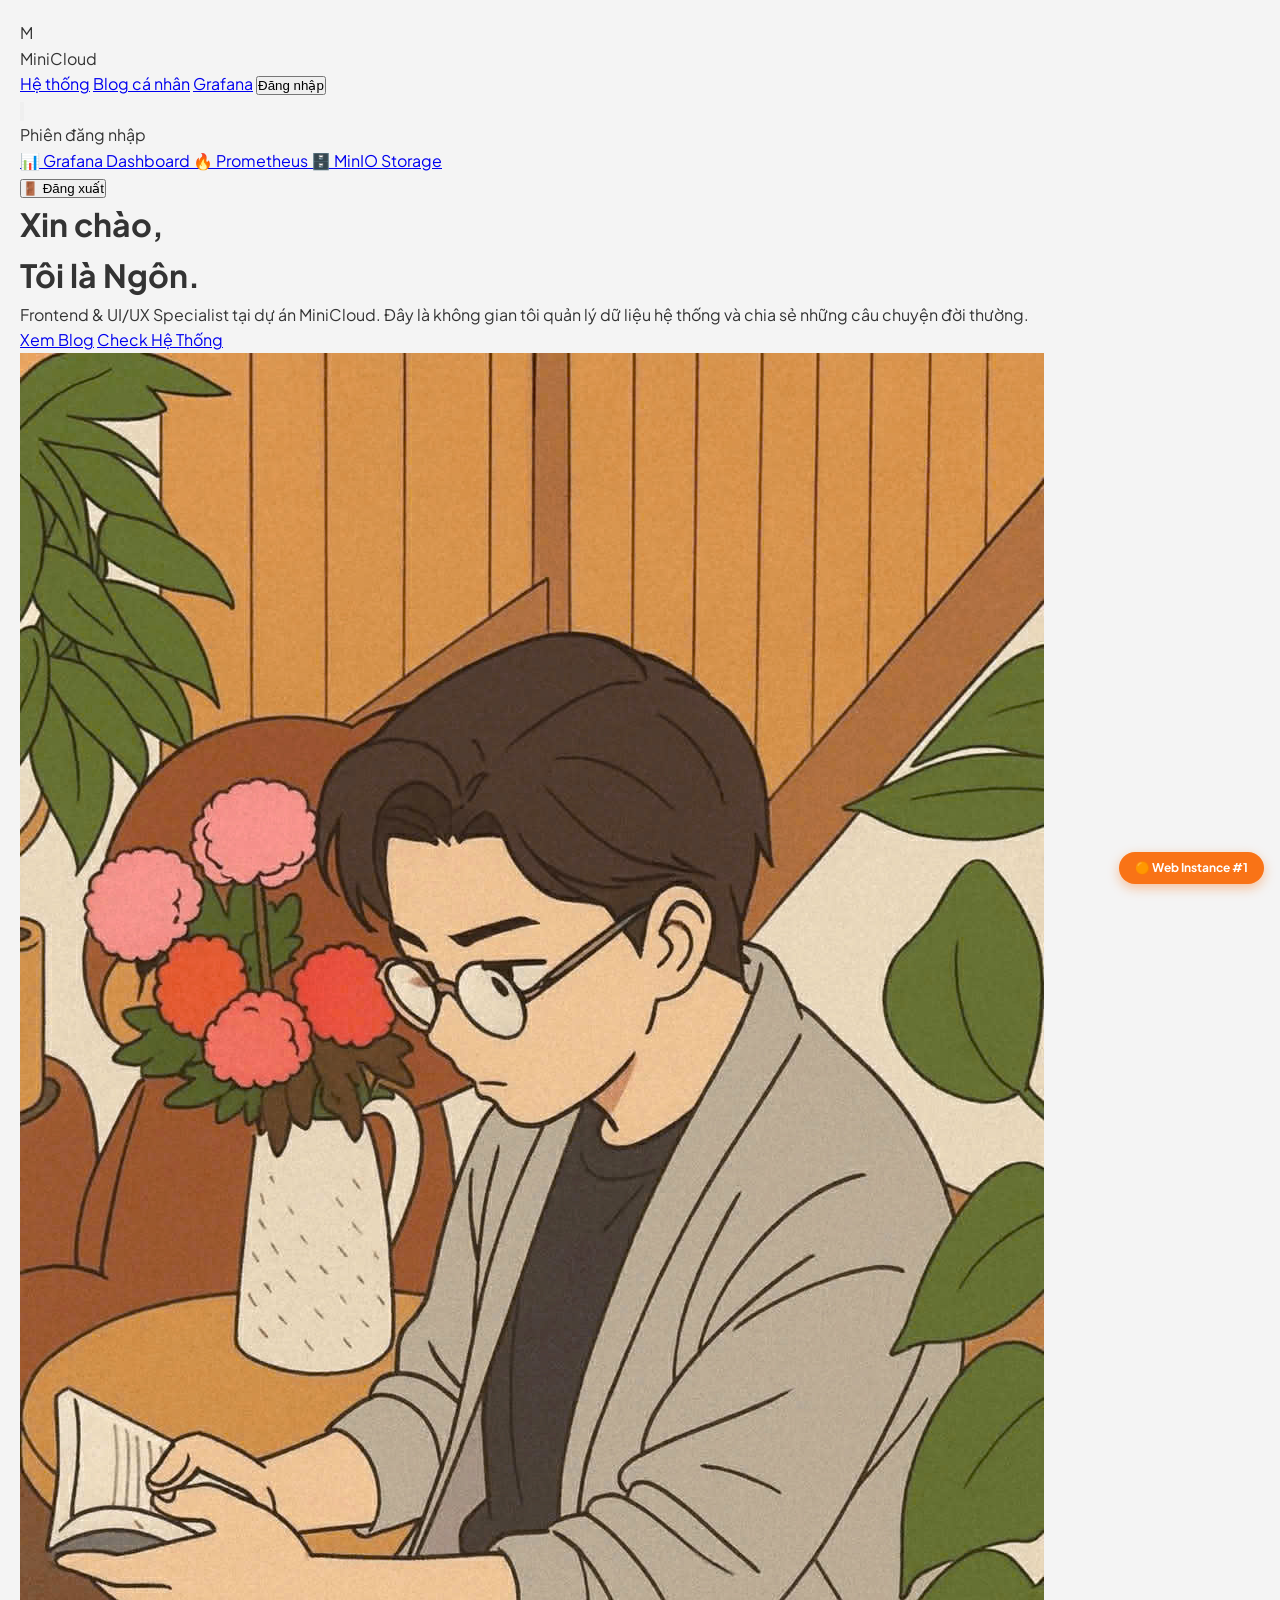
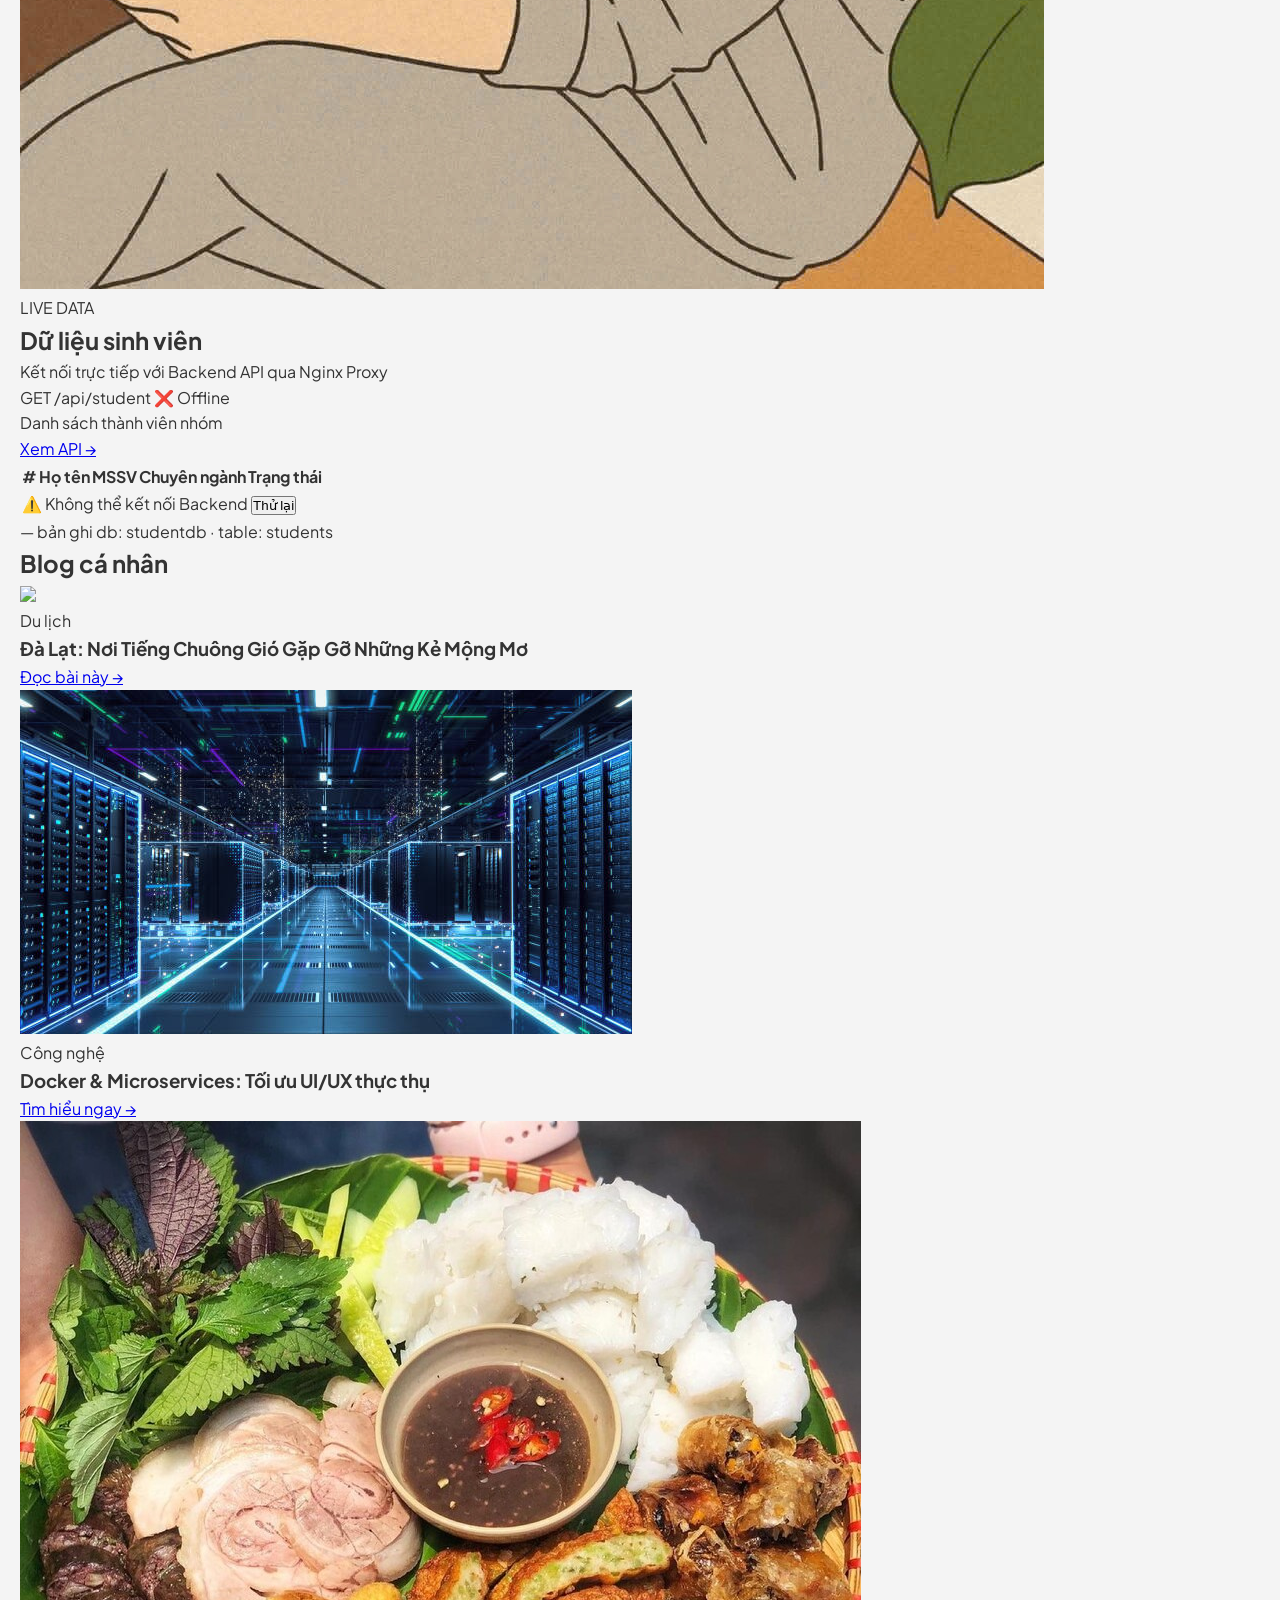
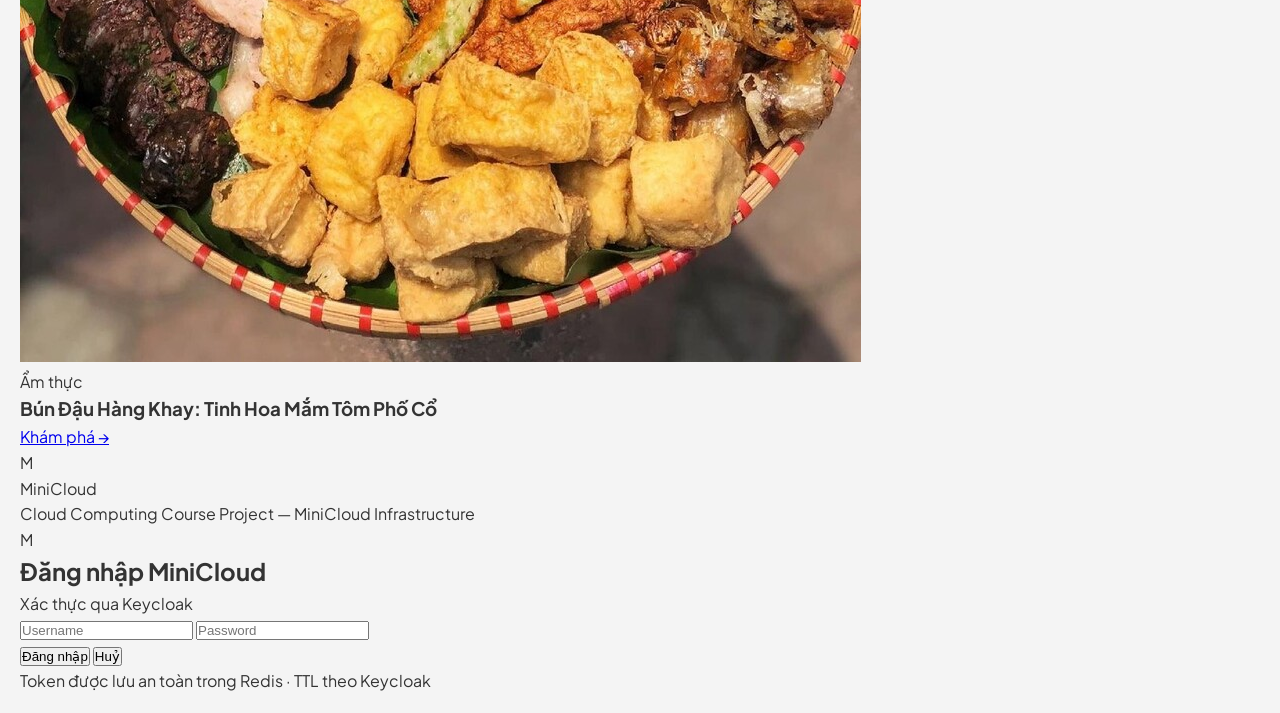
==== commit 174b71b0: "fix: improve 404 page design and push images to DockerHub" ====
--- a/MiniCloud/web/html/index.html
+++ b/MiniCloud/web/html/index.html
@@ -1,4 +1,4 @@
-﻿<!DOCTYPE html>
+<!DOCTYPE html>
 <html lang="vi">
 
 <head>
@@ -35,16 +35,56 @@
                 </div>
                 <span class="font-extrabold text-xl tracking-tight text-slate-900">MiniCloud</span>
             </div>
-            <div class="hidden md:flex items-center gap-6 font-semibold text-sm text-slate-600">
+            <div class="hidden md:flex items-center gap-4 font-semibold text-sm text-slate-600">
                 <a href="#students" class="hover:text-orange-500 transition">Hệ thống</a>
                 <a href="#blogs" class="hover:text-orange-500 transition">Blog cá nhân</a>
-                <a href="http://localhost:3000" target="_blank"
-                    class="bg-slate-900 text-white px-4 py-2 rounded-full hover:bg-slate-700 transition">Grafana
-                    Dash</a>
-                <button id="kc-btn" onclick="kcLogin()"
-                    class="bg-orange-500 text-white px-4 py-2 rounded-full hover:bg-orange-600 transition hidden">Đăng
-                    nhập</button>
-                <span id="kc-user" class="text-green-600 font-bold hidden"></span>
+                <a href="/grafana/" target="_blank"
+                    class="bg-slate-900 text-white px-4 py-2 rounded-full hover:bg-slate-700 transition text-xs">Grafana</a>
+
+                <!-- Chưa đăng nhập -->
+                <button id="kc-btn" onclick="toggleLoginPanel()"
+                    class="bg-orange-500 text-white px-4 py-2 rounded-full hover:bg-orange-600 transition">
+                    Đăng nhập
+                </button>
+
+                <!-- Đã đăng nhập: user dropdown -->
+                <div id="kc-user-menu" class="hidden relative">
+                    <button onclick="toggleUserMenu()"
+                        class="flex items-center gap-2 bg-green-50 border border-green-200 text-green-700 px-4 py-2 rounded-full hover:bg-green-100 transition">
+                        <span class="w-2 h-2 rounded-full bg-green-500 animate-pulse"></span>
+                        <span id="kc-user" class="font-bold text-sm"></span>
+                        <span id="kc-roles" class="text-xs bg-green-200 text-green-800 px-2 py-0.5 rounded-full"></span>
+                        <svg class="w-3 h-3" fill="none" stroke="currentColor" viewBox="0 0 24 24">
+                            <path stroke-linecap="round" stroke-linejoin="round" stroke-width="2" d="M19 9l-7 7-7-7" />
+                        </svg>
+                    </button>
+                    <!-- Dropdown -->
+                    <div id="user-dropdown"
+                        class="hidden absolute right-0 top-12 w-56 bg-white border border-slate-200 rounded-2xl shadow-xl p-2 z-50">
+                        <div class="px-3 py-2 border-b border-slate-100 mb-1">
+                            <p class="text-xs text-slate-400">Phiên đăng nhập</p>
+                            <p id="kc-ttl" class="text-xs font-mono text-orange-500 mt-0.5"></p>
+                        </div>
+                        <a href="/grafana/" target="_blank"
+                            class="flex items-center gap-2 px-3 py-2 text-sm text-slate-600 hover:bg-slate-50 rounded-xl transition">
+                            📊 Grafana Dashboard
+                        </a>
+                        <a href="/prometheus/" target="_blank"
+                            class="flex items-center gap-2 px-3 py-2 text-sm text-slate-600 hover:bg-slate-50 rounded-xl transition">
+                            🔥 Prometheus
+                        </a>
+                        <a href="/minio/" target="_blank"
+                            class="flex items-center gap-2 px-3 py-2 text-sm text-slate-600 hover:bg-slate-50 rounded-xl transition">
+                            🗄️ MinIO Storage
+                        </a>
+                        <div class="border-t border-slate-100 mt-1 pt-1">
+                            <button onclick="doLogout()"
+                                class="w-full flex items-center gap-2 px-3 py-2 text-sm text-red-500 hover:bg-red-50 rounded-xl transition font-semibold">
+                                🚪 Đăng xuất
+                            </button>
+                        </div>
+                    </div>
+                </div>
             </div>
         </div>
     </nav>
@@ -80,199 +120,414 @@
     </header>
 
     <!-- Student System Section -->
-    <section id="students" class="bg-slate-900 py-24">
+    <section id="students" class="bg-slate-900 py-20">
+        <div class="max-w-5xl mx-auto px-6">
+
+            <!-- Section header -->
+            <div class="text-center mb-10">
+                <span
+                    class="inline-block bg-orange-500/20 text-orange-400 border border-orange-500/30 text-xs font-bold px-3 py-1 rounded-full mb-3">LIVE
+                    DATA</span>
+                <h2 class="text-3xl font-extrabold text-white mb-2">Dữ liệu sinh viên</h2>
+                <p class="text-slate-400 text-sm">Kết nối trực tiếp với Backend API qua Nginx Proxy</p>
+                <div class="flex items-center justify-center gap-3 mt-4 text-xs font-mono">
+                    <span
+                        class="px-3 py-1 bg-green-500/20 text-green-400 rounded-full border border-green-500/30 font-bold">GET
+                        /api/student</span>
+                    <span id="apiStatus"
+                        class="px-3 py-1 bg-slate-700 text-slate-400 rounded-full border border-slate-600 font-bold">Đang
+                        tải...</span>
+                </div>
+            </div>
+
+            <!-- Table card -->
+            <div class="bg-white rounded-2xl border border-gray-200 shadow-sm overflow-hidden">
+                <!-- Table header bar -->
+                <div class="px-6 py-4 bg-gray-50 border-b border-gray-100 flex items-center justify-between">
+                    <div class="flex items-center gap-2">
+                        <div class="w-2 h-2 rounded-full bg-green-400 animate-pulse"></div>
+                        <span class="text-sm font-semibold text-gray-600">Danh sách thành viên nhóm</span>
+                    </div>
+                    <a href="/api/student" target="_blank"
+                        class="text-xs text-orange-500 hover:text-orange-600 font-semibold flex items-center gap-1 transition">
+                        Xem API →
+                    </a>
+                </div>
+
+                <!-- Table -->
+                <div class="overflow-x-auto">
+                    <table class="w-full text-sm" id="studentTable">
+                        <thead>
+                            <tr class="border-b border-gray-100">
+                                <th
+                                    class="text-center px-6 py-3 text-gray-400 font-semibold uppercase text-xs tracking-wider w-16">
+                                    #</th>
+                                <th
+                                    class="text-center px-6 py-3 text-gray-400 font-semibold uppercase text-xs tracking-wider">
+                                    Họ tên</th>
+                                <th
+                                    class="text-center px-6 py-3 text-gray-400 font-semibold uppercase text-xs tracking-wider">
+                                    MSSV</th>
+                                <th
+                                    class="text-center px-6 py-3 text-gray-400 font-semibold uppercase text-xs tracking-wider">
+                                    Chuyên ngành</th>
+                                <th
+                                    class="text-center px-6 py-3 text-gray-400 font-semibold uppercase text-xs tracking-wider">
+                                    Trạng thái</th>
+                            </tr>
+                        </thead>
+                        <tbody id="student-list" class="divide-y divide-gray-50">
+                            <tr>
+                                <td colspan="5" class="px-6 py-12 text-center text-gray-400">
+                                    <div class="flex flex-col items-center gap-2">
+                                        <div
+                                            class="w-8 h-8 border-2 border-orange-300 border-t-orange-500 rounded-full animate-spin">
+                                        </div>
+                                        <span class="text-sm">Đang tải dữ liệu...</span>
+                                    </div>
+                                </td>
+                            </tr>
+                        </tbody>
+                    </table>
+                </div>
+
+                <!-- Table footer -->
+                <div class="px-6 py-3 bg-gray-50 border-t border-gray-100 flex items-center justify-between">
+                    <span id="studentCount" class="text-xs text-gray-400">— bản ghi</span>
+                    <span class="text-xs text-gray-300 font-mono">db: studentdb · table: students</span>
+                </div>
+            </div>
+        </div>
+    </section>
+
+    <!-- Blog Section -->
+    <section id="blogs" class="bg-orange-50 py-24 border-t border-orange-100">
         <div class="max-w-7xl mx-auto px-6">
-            <div class="flex flex-col md:flex-row md:items-end justify-between mb-12 gap-4">
+            <div class="text-center mb-16">
+                <h2 class="text-4xl font-extrabold text-slate-900 mb-4 tracking-tight">Blog cá nhân</h2>
+                <div class="w-20 h-1.5 bg-orange-500 mx-auto rounded-full"></div>
+            </div>
+
+            <div class="grid grid-cols-1 md:grid-cols-3 gap-10">
+                <!-- Travel Blog -->
+                <div class="group cursor-pointer">
+                    <div class="relative h-[400px] rounded-3xl overflow-hidden mb-6 shadow-xl">
+                        <img src="https://images.unsplash.com/photo-1544735716-392fe2489ffa?auto=format&fit=crop&q=80&w=800"
+                            class="w-full h-full object-cover transition duration-500 group-hover:scale-110">
+                        <div
+                            class="absolute inset-0 bg-gradient-to-t from-black/80 via-transparent to-transparent p-8 flex flex-col justify-end">
+                            <span
+                                class="bg-orange-500 text-white text-[10px] font-bold uppercase tracking-widest px-3 py-1 rounded-full w-fit mb-4">Du
+                                lịch</span>
+                            <h3 class="text-2xl font-bold text-white mb-2 leading-tight">Đà Lạt: Nơi Tiếng Chuông Gió
+                                Gặp Gỡ
+                                Những Kẻ Mộng Mơ</h3>
+                            <a href="blog/travel.html"
+                                class="text-white font-bold flex items-center gap-2 hover:gap-4 transition-all">Đọc bài
+                                này
+                                <span>→</span></a>
+                        </div>
+                    </div>
+                </div>
+
+                <!-- Tech Blog -->
+                <div class="group cursor-pointer">
+                    <div class="relative h-[400px] rounded-3xl overflow-hidden mb-6 shadow-xl">
+                        <img src="assets/img/tech-hero.jpg"
+                            class="w-full h-full object-cover transition duration-500 group-hover:scale-110">
+                        <div
+                            class="absolute inset-0 bg-gradient-to-t from-slate-900/90 via-transparent to-transparent p-8 flex flex-col justify-end">
+                            <span
+                                class="bg-cyan-500 text-white text-[10px] font-bold uppercase tracking-widest px-3 py-1 rounded-full w-fit mb-4">Công
+                                nghệ</span>
+                            <h3 class="text-2xl font-bold text-white mb-2 leading-tight">Docker & Microservices: Tối ưu
+                                UI/UX thực thụ</h3>
+                            <a href="blog/tech.html"
+                                class="text-white font-bold flex items-center gap-2 hover:gap-4 transition-all">Tìm hiểu
+                                ngay <span>→</span></a>
+                        </div>
+                    </div>
+                </div>
+
+                <!-- Food Blog -->
+                <div class="group cursor-pointer">
+                    <div class="relative h-[400px] rounded-3xl overflow-hidden mb-6 shadow-xl">
+                        <img src="assets/img/bun-dau-mam-tom.jpg"
+                            class="w-full h-full object-cover transition duration-500 group-hover:scale-110">
+                        <div
+                            class="absolute inset-0 bg-gradient-to-t from-rose-900/80 via-transparent to-transparent p-8 flex flex-col justify-end">
+                            <span
+                                class="bg-rose-500 text-white text-[10px] font-bold uppercase tracking-widest px-3 py-1 rounded-full w-fit mb-4">Ẩm
+                                thực</span>
+                            <h3 class="text-2xl font-bold text-white mb-2 leading-tight">Bún Đậu Hàng Khay: Tinh Hoa Mắm
+                                Tôm
+                                Phố Cổ</h3>
+                            <a href="blog/food.html"
+                                class="text-white font-bold flex items-center gap-2 hover:gap-4 transition-all">Khám phá
+                                <span>→</span></a>
+                        </div>
+                    </div>
+                </div>
+            </div>
+        </div>
+    </section>
+
+    <!-- Footer -->
+    <footer class="bg-slate-900 py-10 text-center text-sm text-slate-400 border-t border-slate-800">
+        <div class="flex items-center justify-center gap-2 mb-2">
+            <div
+                class="w-6 h-6 bg-orange-500 rounded-md flex items-center justify-center text-white font-black text-xs">
+                M</div>
+            <span class="font-bold text-white">MiniCloud</span>
+        </div>
+        <p>Cloud Computing Course Project — MiniCloud Infrastructure</p>
+    </footer>
+
+    <!-- Login Panel (popup) -->
+    <div id="login-panel"
+        class="hidden fixed inset-0 bg-black/50 backdrop-blur-sm flex items-center justify-center z-50">
+        <div class="bg-white rounded-2xl shadow-2xl p-8 w-full max-w-sm mx-4">
+            <div class="flex items-center gap-3 mb-6">
+                <div
+                    class="w-10 h-10 bg-orange-500 rounded-xl flex items-center justify-center text-white font-bold text-lg">
+                    M</div>
                 <div>
-                    <h2
-                        class="text-3xl font-extrabold text-white mb-2 tracking-tight italic decoration-orange-500 decoration-4 underline underline-offset-8">
-                        Dữ liệu sinh viên</h2>
-                    <p class="text-slate-400">Kết nối trực tiếp với Backend API qua Nginx Proxy</p>
-                </div>
-                <div class="flex gap-2 text-xs font-mono">
-                    <span
-                        class="px-3 py-1 bg-green-500/20 text-green-400 rounded-full border border-green-500/30 font-bold">API:
-                        /api/student</span>
-                    <span
-                        class="px-3 py-1 bg-blue-500/20 text-blue-400 rounded-full border border-blue-500/30 font-bold">Status:
-                        Online</span>
-                </div>
-            </div>
-
-            <!-- Student List Grid -->
-            <div id="student-list" class="grid grid-cols-1 md:grid-cols-2 lg:grid-cols-4 gap-6">
-                <!-- Data will be injected here from main.js or the script below -->
-                <div class="col-span-full py-12 text-center text-slate-500 animate-pulse">
-                    Đang tải dữ liệu từ server ông Việt...
-                </div>
-            </div>
-        </div>
-    </section>
-
-    <!-- Blog Section -->
-    <section id="blogs" class="max-w-7xl mx-auto px-6 py-24">
-        <div class="text-center mb-16">
-            <h2 class="text-4xl font-extrabold text-slate-900 mb-4 tracking-tight">Blog cá nhân</h2>
-            <div class="w-20 h-1.5 bg-orange-500 mx-auto rounded-full"></div>
-        </div>
-
-        <div class="grid grid-cols-1 md:grid-cols-3 gap-10">
-            <!-- Travel Blog -->
-            <div class="group cursor-pointer">
-                <div class="relative h-[400px] rounded-3xl overflow-hidden mb-6 shadow-xl">
-                    <img src="https://images.unsplash.com/photo-1544735716-392fe2489ffa?auto=format&fit=crop&q=80&w=800"
-                        class="w-full h-full object-cover transition duration-500 group-hover:scale-110">
-                    <div
-                        class="absolute inset-0 bg-gradient-to-t from-black/80 via-transparent to-transparent p-8 flex flex-col justify-end">
-                        <span
-                            class="bg-orange-500 text-white text-[10px] font-bold uppercase tracking-widest px-3 py-1 rounded-full w-fit mb-4">Du
-                            lịch</span>
-                        <h3 class="text-2xl font-bold text-white mb-2 leading-tight">Đà Lạt: Nơi Tiếng Chuông Gió Gặp Gỡ
-                            Những Kẻ Mộng Mơ</h3>
-                        <a href="blog/travel.html"
-                            class="text-white font-bold flex items-center gap-2 hover:gap-4 transition-all">Đọc bài này
-                            <span>→</span></a>
-                    </div>
-                </div>
-            </div>
-
-            <!-- Tech Blog -->
-            <div class="group cursor-pointer">
-                <div class="relative h-[400px] rounded-3xl overflow-hidden mb-6 shadow-xl">
-                    <img src="assets/img/tech-hero.jpg"
-                        class="w-full h-full object-cover transition duration-500 group-hover:scale-110">
-                    <div
-                        class="absolute inset-0 bg-gradient-to-t from-slate-900/90 via-transparent to-transparent p-8 flex flex-col justify-end">
-                        <span
-                            class="bg-cyan-500 text-white text-[10px] font-bold uppercase tracking-widest px-3 py-1 rounded-full w-fit mb-4">Công
-                            nghệ</span>
-                        <h3 class="text-2xl font-bold text-white mb-2 leading-tight">Docker & Microservices: Tối ưu
-                            UI/UX thực thụ</h3>
-                        <a href="blog/tech.html"
-                            class="text-white font-bold flex items-center gap-2 hover:gap-4 transition-all">Tìm hiểu
-                            ngay <span>→</span></a>
-                    </div>
-                </div>
-            </div>
-
-            <!-- Food Blog -->
-            <div class="group cursor-pointer">
-                <div class="relative h-[400px] rounded-3xl overflow-hidden mb-6 shadow-xl">
-                    <img src="assets/img/bun-dau-mam-tom.jpg"
-                        class="w-full h-full object-cover transition duration-500 group-hover:scale-110">
-                    <div
-                        class="absolute inset-0 bg-gradient-to-t from-rose-900/80 via-transparent to-transparent p-8 flex flex-col justify-end">
-                        <span
-                            class="bg-rose-500 text-white text-[10px] font-bold uppercase tracking-widest px-3 py-1 rounded-full w-fit mb-4">Ẩm
-                            thực</span>
-                        <h3 class="text-2xl font-bold text-white mb-2 leading-tight">Bún Đậu Hàng Khay: Tinh Hoa Mắm Tôm
-                            Phố Cổ</h3>
-                        <a href="blog/food.html"
-                            class="text-white font-bold flex items-center gap-2 hover:gap-4 transition-all">Khám phá
-                            <span>→</span></a>
-                    </div>
-                </div>
-            </div>
-        </div>
-    </section>
-
-    <!-- Footer -->
-    <footer class="py-12 border-t border-slate-200 text-center text-sm text-slate-400">
-        <p>© 2024 Ngôn's MiniCloud Personal Project. Built with ❤️ and Nginx.</p>
-    </footer>
-
-    <!-- Script kết nối API sinh viên + Keycloak OIDC -->
+                    <h2 class="font-extrabold text-slate-900">Đăng nhập MiniCloud</h2>
+                    <p class="text-xs text-slate-400">Xác thực qua Keycloak</p>
+                </div>
+            </div>
+            <div class="space-y-3 mb-4">
+                <input id="login-user" type="text" placeholder="Username"
+                    class="w-full border border-slate-200 rounded-xl px-4 py-3 text-sm focus:outline-none focus:border-orange-400 focus:ring-2 focus:ring-orange-100" />
+                <input id="login-pass" type="password" placeholder="Password"
+                    class="w-full border border-slate-200 rounded-xl px-4 py-3 text-sm focus:outline-none focus:border-orange-400 focus:ring-2 focus:ring-orange-100"
+                    onkeydown="if(event.key==='Enter') doLogin()" />
+            </div>
+            <p id="login-msg" class="text-xs text-red-500 mb-3 hidden"></p>
+            <div class="flex gap-2">
+                <button onclick="doLogin()"
+                    class="flex-1 bg-orange-500 hover:bg-orange-600 text-white font-bold py-3 rounded-xl transition">
+                    Đăng nhập
+                </button>
+                <button onclick="toggleLoginPanel()"
+                    class="px-4 bg-slate-100 hover:bg-slate-200 text-slate-600 font-semibold rounded-xl transition">
+                    Huỷ
+                </button>
+            </div>
+            <p class="text-xs text-slate-400 text-center mt-4">Token được lưu an toàn trong Redis · TTL theo Keycloak
+            </p>
+        </div>
+    </div>
+
+    <!-- Script kết nối API sinh viên + Keycloak SSO tập trung -->
     <script src="https://cdn.jsdelivr.net/npm/keycloak-js@latest/dist/keycloak.min.js"></script>
+    <script src="assets/js/auth.js"></script>
     <script>
-        // ── Keycloak ─────────────────────────────────────────────────────
-        const kc = new Keycloak({ url: 'http://localhost:8088/auth', realm: 'realm_52300267', clientId: 'flask-app' });
-        function kcLogout() { kc.logout({ redirectUri: window.location.href }); }
-
-        kc.init({ onLoad: 'login-required', checkLoginIframe: false })
-            .then(authenticated => {
-                if (authenticated) {
-                    const user = document.getElementById('kc-user');
-                    const btn = document.getElementById('kc-btn');
-                    if (user) { user.textContent = '👤 ' + (kc.tokenParsed?.preferred_username || 'User'); user.classList.remove('hidden'); }
-                    if (btn) { btn.textContent = 'Đăng xuất'; btn.onclick = kcLogout; btn.classList.remove('hidden'); }
+        // ── UI helpers ────────────────────────────────────────────────────
+        function toggleLoginPanel() {
+            document.getElementById('login-panel').classList.toggle('hidden');
+            document.getElementById('login-msg').classList.add('hidden');
+        }
+
+        function toggleUserMenu() {
+            document.getElementById('user-dropdown').classList.toggle('hidden');
+        }
+
+        // Đóng dropdown khi click ra ngoài
+        document.addEventListener('click', e => {
+            const menu = document.getElementById('user-dropdown');
+            const btn = document.getElementById('kc-user-menu');
+            if (menu && !menu.classList.contains('hidden') && !btn.contains(e.target)) {
+                menu.classList.add('hidden');
+            }
+        });
+
+        // ── Login bằng username/password ──────────────────────────────────
+        async function doLogin() {
+            const username = document.getElementById('login-user').value.trim();
+            const password = document.getElementById('login-pass').value.trim();
+            const msg = document.getElementById('login-msg');
+            if (!username || !password) {
+                msg.textContent = 'Vui lòng nhập đủ username và password.';
+                msg.classList.remove('hidden'); return;
+            }
+            const btn = document.querySelector('#login-panel button[onclick="doLogin()"]');
+            btn.textContent = 'Đang xác thực...'; btn.disabled = true;
+            try {
+                const res = await fetch('/api/auth/login', {
+                    method: 'POST',
+                    headers: { 'Content-Type': 'application/json' },
+                    body: JSON.stringify({ username, password })
+                });
+                const data = await res.json();
+                if (res.ok) {
+                    localStorage.setItem('mc_access_token', data.access_token);
+                    // Lưu vào cookie để Nginx auth_request đọc được
+                    const maxAge = data.expires_in || 300;
+                    document.cookie = `mc_token=${data.access_token}; path=/; max-age=${maxAge}; SameSite=Lax`;
+                    toggleLoginPanel();
+                    showLoggedIn({ username: data.username, roles: data.roles, ttl_remaining: data.expires_in });
                     loadStudents();
+                } else {
+                    msg.textContent = data.detail || data.error || 'Đăng nhập thất bại.';
+                    msg.classList.remove('hidden');
                 }
-            })
-            .catch(() => { loadStudents(); });
-
-        // ── Avatar helpers ───────────────────────────────────────────────
-        const AVATARS = [
-            'https://i.pravatar.cc/150?img=47',
-            'https://i.pravatar.cc/150?img=32',
-            'https://i.pravatar.cc/150?img=12',
-        ];
-        const ROLES = {
-            '52300232': { role: 'Frontend & UI/UX', icon: '🎨', color: 'from-orange-400 to-pink-500', avatar: AVATARS[0] },
-            '52300299': { role: 'Cloud Infrastructure', icon: '☁️', color: 'from-sky-400 to-indigo-500', avatar: AVATARS[1] },
-            '52300267': { role: 'Backend & DevOps', icon: '⚙️', color: 'from-emerald-400 to-teal-600', avatar: AVATARS[2] },
+            } catch (e) {
+                msg.textContent = 'Không kết nối được server.';
+                msg.classList.remove('hidden');
+            }
+            btn.textContent = 'Đăng nhập'; btn.disabled = false;
+        }
+
+        // ── Đăng xuất ─────────────────────────────────────────────────────
+        async function doLogout() {
+            const token = localStorage.getItem('mc_access_token');
+            if (token) {
+                await fetch('/api/auth/logout', {
+                    method: 'POST',
+                    headers: { 'Authorization': 'Bearer ' + token }
+                }).catch(() => { });
+                localStorage.removeItem('mc_access_token');
+            }
+            // Xóa cookie
+            document.cookie = 'mc_token=; path=/; max-age=0';
+            // Reset UI
+            document.getElementById('kc-user-menu').classList.add('hidden');
+            document.getElementById('kc-btn').classList.remove('hidden');
+            document.getElementById('user-dropdown').classList.add('hidden');
+            loadStudents();
+        }
+
+        // ── Hiển thị trạng thái đã đăng nhập ─────────────────────────────
+        function showLoggedIn(session) {
+            document.getElementById('kc-btn').classList.add('hidden');
+            document.getElementById('kc-user-menu').classList.remove('hidden');
+            document.getElementById('kc-user').textContent = '👤 ' + session.username;
+            const roleEl = document.getElementById('kc-roles');
+            const isAdmin = session.roles.includes('admin');
+            const isEditor = session.roles.includes('editor');
+            roleEl.textContent = isAdmin ? 'Admin' : isEditor ? 'Editor' : 'Viewer';
+            roleEl.className = 'text-xs px-2 py-0.5 rounded-full font-bold ' +
+                (isAdmin ? 'bg-red-100 text-red-700' : isEditor ? 'bg-yellow-100 text-yellow-700' : 'bg-green-100 text-green-700');
+            // TTL countdown
+            updateTTL(session.ttl_remaining);
+        }
+
+        let _ttlInterval = null;
+        function updateTTL(seconds) {
+            clearInterval(_ttlInterval);
+            let remaining = seconds;
+            const el = document.getElementById('kc-ttl');
+            const tick = () => {
+                if (remaining <= 0) { clearInterval(_ttlInterval); el.textContent = 'Hết hạn — vui lòng đăng nhập lại'; el.className = 'text-xs font-mono text-red-500 mt-0.5'; return; }
+                const m = Math.floor(remaining / 60), s = remaining % 60;
+                el.textContent = `Còn ${m}p ${s}s`;
+                remaining--;
+            };
+            tick();
+            _ttlInterval = setInterval(tick, 1000);
+        }
+
+        // ── Khởi động: kiểm tra token đã lưu ─────────────────────────────
+        (async function init() {
+            const token = localStorage.getItem('mc_access_token');
+            if (token) {
+                try {
+                    const res = await fetch('/api/auth/me', { headers: { 'Authorization': 'Bearer ' + token } });
+                    if (res.ok) {
+                        const session = await res.json();
+                        // Refresh cookie TTL
+                        document.cookie = `mc_token=${token}; path=/; max-age=${session.ttl_remaining}; SameSite=Lax`;
+                        showLoggedIn(session);
+                    } else {
+                        localStorage.removeItem('mc_access_token');
+                    }
+                } catch (e) { }
+            }
+            loadStudents();
+        })();
+
+        // ── Avatar helpers ────────────────────────────────────────────────
+        const AVATARS = ['https://i.pravatar.cc/150?img=47', 'https://i.pravatar.cc/150?img=32', 'https://i.pravatar.cc/150?img=12'];
+        const ROLES_MAP = {
+            '52300232': { role: 'Frontend & UI/UX', icon: '🎨', color: 'bg-orange-100 text-orange-600', avatar: AVATARS[0] },
+            '52300299': { role: 'Cloud Infrastructure', icon: '☁️', color: 'bg-blue-100 text-blue-600', avatar: AVATARS[1] },
+            '52300267': { role: 'Backend & DevOps', icon: '⚙️', color: 'bg-emerald-100 text-emerald-600', avatar: AVATARS[2] },
         };
 
-        // ── Load sinh viên ───────────────────────────────────────────────
+        // ── Load sinh viên ────────────────────────────────────────────────
         async function loadStudents() {
-            const container = document.getElementById('student-list');
+            const tbody = document.getElementById('student-list');
+            const token = localStorage.getItem('mc_access_token');
+            const headers = token ? { 'Authorization': 'Bearer ' + token } : {};
             try {
-                const res = await fetch('/api/student');
+                const res = await fetch('/api/student', { headers });
                 const data = await res.json();
+
+                const statusEl = document.getElementById('apiStatus');
+                if (statusEl) {
+                    statusEl.textContent = res.ok ? '✅ Online' : '❌ Error';
+                    statusEl.className = res.ok
+                        ? 'px-3 py-1 bg-green-500/20 text-green-400 rounded-full border border-green-500/30 font-bold'
+                        : 'px-3 py-1 bg-red-500/20 text-red-400 rounded-full border border-red-500/30 font-bold';
+                }
+
                 if (!Array.isArray(data) || data.length === 0) {
-                    container.innerHTML = '<div class="col-span-full text-center text-slate-400 py-10 italic">Danh sách trống.</div>';
+                    tbody.innerHTML = `<tr><td colspan="6" class="px-6 py-12 text-center text-gray-400 italic">Danh sách trống.</td></tr>`;
                     return;
                 }
-                container.innerHTML = data.map((s, i) => {
+
+                const countEl = document.getElementById('studentCount');
+                if (countEl) countEl.textContent = `${data.length} sinh viên`;
+
+                tbody.innerHTML = data.map((s, i) => {
                     const id = s.id || s.student_id || 'N/A';
                     const name = s.name || s.fullname || 'N/A';
-                    const info = ROLES[id] || { role: s.major || 'N/A', icon: '🎓', color: 'from-slate-400 to-slate-600', avatar: `https://i.pravatar.cc/150?img=${i + 20}` };
+                    const major = s.major || 'N/A';
+                    const info = ROLES_MAP[id] || { icon: '🎓', color: 'bg-gray-100 text-gray-500' };
                     return `
-                    <div class="relative bg-white rounded-[1.5rem] shadow-md hover:shadow-2xl hover:-translate-y-2 transition-all duration-300 border border-slate-100 overflow-hidden group">
-                        <!-- Gradient header -->
-                        <div class="h-24 bg-gradient-to-br ${info.color} relative">
-                            <div class="absolute inset-0 opacity-20" style="background-image:url('https://www.transparenttextures.com/patterns/cubes.png')"></div>
-                            <span class="absolute top-3 right-3 text-2xl">${info.icon}</span>
-                            <span class="absolute bottom-2 left-4 text-[10px] font-bold text-white/80 uppercase tracking-widest">${info.role}</span>
-                        </div>
-                        <!-- Avatar -->
-                        <div class="flex justify-center -mt-10 mb-3">
-                            <img src="${info.avatar}" alt="${name}"
-                                 class="w-20 h-20 rounded-full border-4 border-white shadow-lg object-cover group-hover:scale-105 transition duration-300">
-                        </div>
-                        <!-- Info -->
-                        <div class="px-5 pb-5 text-center">
-                            <h4 class="text-base font-extrabold text-slate-900 leading-tight mb-1">${name}</h4>
-                            <p class="text-xs font-mono text-slate-400 mb-3">MSSV: ${id}</p>
-                            <div class="flex flex-col gap-1 text-left text-xs text-slate-500 bg-slate-50 rounded-xl p-3">
-                                <div class="flex items-center gap-2"><span class="text-slate-300">📚</span><span>${s.major || info.role}</span></div>
-                                <div class="flex items-center gap-2"><span class="text-slate-300">🏫</span><span>ĐH Tôn Đức Thắng</span></div>
-                                <div class="flex items-center gap-2"><span class="text-slate-300">📅</span><span>Khóa 2023 – 2027</span></div>
-                            </div>
-                            <div class="mt-3 flex items-center justify-center gap-1">
-                                <span class="w-2 h-2 rounded-full bg-green-400 animate-pulse"></span>
-                                <span class="text-[10px] font-bold text-green-500 uppercase tracking-widest">Active</span>
-                            </div>
-                        </div>
-                    </div>`;
+                    <tr class="hover:bg-orange-50/40 transition-colors">
+                        <td class="px-6 py-4 text-center">
+                            <span class="text-xs font-bold text-gray-300">${String(i + 1).padStart(2, '0')}</span>
+                        </td>
+                        <td class="px-6 py-4 text-center">
+                            <div class="font-bold text-gray-800 text-sm">${name}</div>
+                            <div class="text-xs text-gray-400 mt-0.5">ĐH Tôn Đức Thắng</div>
+                        </td>
+                        <td class="px-6 py-4 text-center">
+                            <span class="font-mono text-xs bg-gray-100 text-gray-600 px-2 py-1 rounded-lg">${id}</span>
+                        </td>
+                        <td class="px-6 py-4 text-center">
+                            <span class="inline-flex items-center gap-1.5 text-xs font-semibold px-3 py-1.5 rounded-full ${info.color}">
+                                ${info.icon} ${major}
+                            </span>
+                        </td>
+                        <td class="px-6 py-4 text-center">
+                            <span class="inline-flex items-center gap-1 text-xs font-bold text-green-600">
+                                <span class="w-1.5 h-1.5 rounded-full bg-green-500 animate-pulse"></span>
+                                Active
+                            </span>
+                        </td>
+                    </tr>`;
                 }).join('');
             } catch (err) {
-                console.error('Lỗi khi lấy dữ liệu:', err);
-                container.innerHTML = `
-                    <div class="col-span-full py-12 text-center text-rose-500 bg-rose-50 rounded-3xl border border-rose-100">
-                        <p class="font-bold">⚠️ Không thể kết nối Backend!</p>
-                        <p class="text-xs mt-2">Kiểm tra Docker đã chạy chưa.</p>
-                    </div>`;
+                const statusEl = document.getElementById('apiStatus');
+                if (statusEl) { statusEl.textContent = '❌ Offline'; statusEl.className = 'px-3 py-1 bg-red-500/20 text-red-400 rounded-full border border-red-500/30 font-bold'; }
+                tbody.innerHTML = `
+                    <tr><td colspan="5" class="px-6 py-12 text-center">
+                        <div class="flex flex-col items-center gap-2 text-red-400">
+                            <span class="text-2xl">⚠️</span>
+                            <span class="font-semibold text-sm">Không thể kết nối Backend</span>
+                            <button onclick="loadStudents()" class="text-xs text-orange-500 hover:underline mt-1">Thử lại</button>
+                        </div>
+                    </td></tr>`;
             }
         }
 
-        document.addEventListener('DOMContentLoaded', loadStudents);
-
-        // ── Instance Badge (đọc từ meta tag do entrypoint inject) ────────
+        // ── Instance Badge ────────────────────────────────────────────────
         (function () {
             const id = document.querySelector('meta[name="instance-id"]')?.content || '1';
-            const cfg = id === '1'
-                ? { color: '#f97316', shadow: 'rgba(249,115,22,0.4)', emoji: '🟠' }
-                : { color: '#6366f1', shadow: 'rgba(99,102,241,0.4)', emoji: '🟣' };
+            const cfg = id === '1' ? { color: '#f97316', shadow: 'rgba(249,115,22,0.4)', emoji: '🟠' } : { color: '#6366f1', shadow: 'rgba(99,102,241,0.4)', emoji: '🟣' };
             const badge = document.createElement('div');
             badge.textContent = cfg.emoji + ' Web Instance #' + id;
             badge.style.cssText = `position:fixed;bottom:1rem;right:1rem;background:${cfg.color};color:white;padding:0.4rem 1rem;border-radius:9999px;font-size:0.75rem;font-weight:700;z-index:9999;box-shadow:0 4px 12px ${cfg.shadow};`;
